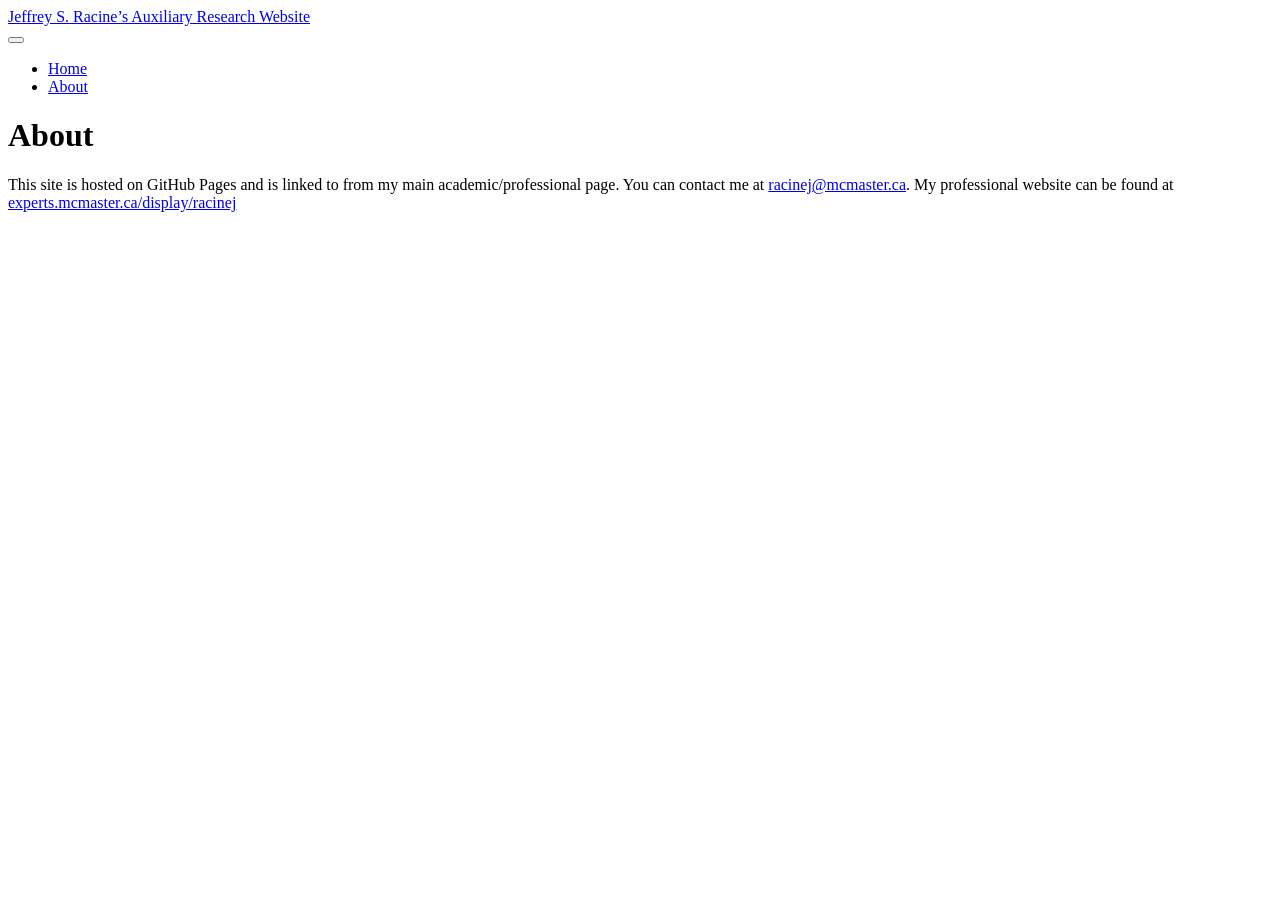
==== docs/about.html @ 37489fac "About to push to GitHub" ====
<!DOCTYPE html>
<html xmlns="http://www.w3.org/1999/xhtml" lang="en" xml:lang="en"><head>

<meta charset="utf-8">
<meta name="generator" content="quarto-1.3.450">

<meta name="viewport" content="width=device-width, initial-scale=1.0, user-scalable=yes">


<title>Jeffrey S. Racine’s Auxiliary Research Website - About</title>
<style>
code{white-space: pre-wrap;}
span.smallcaps{font-variant: small-caps;}
div.columns{display: flex; gap: min(4vw, 1.5em);}
div.column{flex: auto; overflow-x: auto;}
div.hanging-indent{margin-left: 1.5em; text-indent: -1.5em;}
ul.task-list{list-style: none;}
ul.task-list li input[type="checkbox"] {
  width: 0.8em;
  margin: 0 0.8em 0.2em -1em; /* quarto-specific, see https://github.com/quarto-dev/quarto-cli/issues/4556 */ 
  vertical-align: middle;
}
</style>


<script src="site_libs/quarto-nav/quarto-nav.js"></script>
<script src="site_libs/quarto-nav/headroom.min.js"></script>
<script src="site_libs/clipboard/clipboard.min.js"></script>
<script src="site_libs/quarto-search/autocomplete.umd.js"></script>
<script src="site_libs/quarto-search/fuse.min.js"></script>
<script src="site_libs/quarto-search/quarto-search.js"></script>
<meta name="quarto:offset" content="./">
<script src="site_libs/quarto-html/quarto.js"></script>
<script src="site_libs/quarto-html/popper.min.js"></script>
<script src="site_libs/quarto-html/tippy.umd.min.js"></script>
<script src="site_libs/quarto-html/anchor.min.js"></script>
<link href="site_libs/quarto-html/tippy.css" rel="stylesheet">
<link href="site_libs/quarto-html/quarto-syntax-highlighting.css" rel="stylesheet" id="quarto-text-highlighting-styles">
<script src="site_libs/bootstrap/bootstrap.min.js"></script>
<link href="site_libs/bootstrap/bootstrap-icons.css" rel="stylesheet">
<link href="site_libs/bootstrap/bootstrap.min.css" rel="stylesheet" id="quarto-bootstrap" data-mode="light">
<script id="quarto-search-options" type="application/json">{
  "location": "navbar",
  "copy-button": false,
  "collapse-after": 3,
  "panel-placement": "end",
  "type": "overlay",
  "limit": 20,
  "language": {
    "search-no-results-text": "No results",
    "search-matching-documents-text": "matching documents",
    "search-copy-link-title": "Copy link to search",
    "search-hide-matches-text": "Hide additional matches",
    "search-more-match-text": "more match in this document",
    "search-more-matches-text": "more matches in this document",
    "search-clear-button-title": "Clear",
    "search-detached-cancel-button-title": "Cancel",
    "search-submit-button-title": "Submit",
    "search-label": "Search"
  }
}</script>


<link rel="stylesheet" href="styles.css">
</head>

<body class="nav-fixed">

<div id="quarto-search-results"></div>
  <header id="quarto-header" class="headroom fixed-top">
    <nav class="navbar navbar-expand-lg navbar-dark ">
      <div class="navbar-container container-fluid">
      <div class="navbar-brand-container">
    <a class="navbar-brand" href="./index.html">
    <span class="navbar-title">Jeffrey S. Racine’s Auxiliary Research Website</span>
    </a>
  </div>
            <div id="quarto-search" class="" title="Search"></div>
          <button class="navbar-toggler" type="button" data-bs-toggle="collapse" data-bs-target="#navbarCollapse" aria-controls="navbarCollapse" aria-expanded="false" aria-label="Toggle navigation" onclick="if (window.quartoToggleHeadroom) { window.quartoToggleHeadroom(); }">
  <span class="navbar-toggler-icon"></span>
</button>
          <div class="collapse navbar-collapse" id="navbarCollapse">
            <ul class="navbar-nav navbar-nav-scroll me-auto">
  <li class="nav-item">
    <a class="nav-link" href="./index.html" rel="" target="">
 <span class="menu-text">Home</span></a>
  </li>  
  <li class="nav-item">
    <a class="nav-link active" href="./about.html" rel="" target="" aria-current="page">
 <span class="menu-text">About</span></a>
  </li>  
</ul>
            <div class="quarto-navbar-tools ms-auto">
</div>
          </div> <!-- /navcollapse -->
      </div> <!-- /container-fluid -->
    </nav>
</header>
<!-- content -->
<div id="quarto-content" class="quarto-container page-columns page-rows-contents page-layout-article page-navbar">
<!-- sidebar -->
<!-- margin-sidebar -->
    <div id="quarto-margin-sidebar" class="sidebar margin-sidebar">
        
    </div>
<!-- main -->
<main class="content" id="quarto-document-content">

<header id="title-block-header" class="quarto-title-block default">
<div class="quarto-title">
<h1 class="title">About</h1>
</div>



<div class="quarto-title-meta">

    
  
    
  </div>
  

</header>

<p>This site is hosted on GitHub Pages and is linked to from my main academic/professional page. You can contact me at <a href="mailto:racinej@mcmaster.ca">racinej@mcmaster.ca</a>. My professional website can be found at <a href="https://experts.mcmaster.ca/display/racinej">experts.mcmaster.ca/display/racinej</a></p>



</main> <!-- /main -->
<script id="quarto-html-after-body" type="application/javascript">
window.document.addEventListener("DOMContentLoaded", function (event) {
  const toggleBodyColorMode = (bsSheetEl) => {
    const mode = bsSheetEl.getAttribute("data-mode");
    const bodyEl = window.document.querySelector("body");
    if (mode === "dark") {
      bodyEl.classList.add("quarto-dark");
      bodyEl.classList.remove("quarto-light");
    } else {
      bodyEl.classList.add("quarto-light");
      bodyEl.classList.remove("quarto-dark");
    }
  }
  const toggleBodyColorPrimary = () => {
    const bsSheetEl = window.document.querySelector("link#quarto-bootstrap");
    if (bsSheetEl) {
      toggleBodyColorMode(bsSheetEl);
    }
  }
  toggleBodyColorPrimary();  
  const icon = "";
  const anchorJS = new window.AnchorJS();
  anchorJS.options = {
    placement: 'right',
    icon: icon
  };
  anchorJS.add('.anchored');
  const isCodeAnnotation = (el) => {
    for (const clz of el.classList) {
      if (clz.startsWith('code-annotation-')) {                     
        return true;
      }
    }
    return false;
  }
  const clipboard = new window.ClipboardJS('.code-copy-button', {
    text: function(trigger) {
      const codeEl = trigger.previousElementSibling.cloneNode(true);
      for (const childEl of codeEl.children) {
        if (isCodeAnnotation(childEl)) {
          childEl.remove();
        }
      }
      return codeEl.innerText;
    }
  });
  clipboard.on('success', function(e) {
    // button target
    const button = e.trigger;
    // don't keep focus
    button.blur();
    // flash "checked"
    button.classList.add('code-copy-button-checked');
    var currentTitle = button.getAttribute("title");
    button.setAttribute("title", "Copied!");
    let tooltip;
    if (window.bootstrap) {
      button.setAttribute("data-bs-toggle", "tooltip");
      button.setAttribute("data-bs-placement", "left");
      button.setAttribute("data-bs-title", "Copied!");
      tooltip = new bootstrap.Tooltip(button, 
        { trigger: "manual", 
          customClass: "code-copy-button-tooltip",
          offset: [0, -8]});
      tooltip.show();    
    }
    setTimeout(function() {
      if (tooltip) {
        tooltip.hide();
        button.removeAttribute("data-bs-title");
        button.removeAttribute("data-bs-toggle");
        button.removeAttribute("data-bs-placement");
      }
      button.setAttribute("title", currentTitle);
      button.classList.remove('code-copy-button-checked');
    }, 1000);
    // clear code selection
    e.clearSelection();
  });
  function tippyHover(el, contentFn) {
    const config = {
      allowHTML: true,
      content: contentFn,
      maxWidth: 500,
      delay: 100,
      arrow: false,
      appendTo: function(el) {
          return el.parentElement;
      },
      interactive: true,
      interactiveBorder: 10,
      theme: 'quarto',
      placement: 'bottom-start'
    };
    window.tippy(el, config); 
  }
  const noterefs = window.document.querySelectorAll('a[role="doc-noteref"]');
  for (var i=0; i<noterefs.length; i++) {
    const ref = noterefs[i];
    tippyHover(ref, function() {
      // use id or data attribute instead here
      let href = ref.getAttribute('data-footnote-href') || ref.getAttribute('href');
      try { href = new URL(href).hash; } catch {}
      const id = href.replace(/^#\/?/, "");
      const note = window.document.getElementById(id);
      return note.innerHTML;
    });
  }
      let selectedAnnoteEl;
      const selectorForAnnotation = ( cell, annotation) => {
        let cellAttr = 'data-code-cell="' + cell + '"';
        let lineAttr = 'data-code-annotation="' +  annotation + '"';
        const selector = 'span[' + cellAttr + '][' + lineAttr + ']';
        return selector;
      }
      const selectCodeLines = (annoteEl) => {
        const doc = window.document;
        const targetCell = annoteEl.getAttribute("data-target-cell");
        const targetAnnotation = annoteEl.getAttribute("data-target-annotation");
        const annoteSpan = window.document.querySelector(selectorForAnnotation(targetCell, targetAnnotation));
        const lines = annoteSpan.getAttribute("data-code-lines").split(",");
        const lineIds = lines.map((line) => {
          return targetCell + "-" + line;
        })
        let top = null;
        let height = null;
        let parent = null;
        if (lineIds.length > 0) {
            //compute the position of the single el (top and bottom and make a div)
            const el = window.document.getElementById(lineIds[0]);
            top = el.offsetTop;
            height = el.offsetHeight;
            parent = el.parentElement.parentElement;
          if (lineIds.length > 1) {
            const lastEl = window.document.getElementById(lineIds[lineIds.length - 1]);
            const bottom = lastEl.offsetTop + lastEl.offsetHeight;
            height = bottom - top;
          }
          if (top !== null && height !== null && parent !== null) {
            // cook up a div (if necessary) and position it 
            let div = window.document.getElementById("code-annotation-line-highlight");
            if (div === null) {
              div = window.document.createElement("div");
              div.setAttribute("id", "code-annotation-line-highlight");
              div.style.position = 'absolute';
              parent.appendChild(div);
            }
            div.style.top = top - 2 + "px";
            div.style.height = height + 4 + "px";
            let gutterDiv = window.document.getElementById("code-annotation-line-highlight-gutter");
            if (gutterDiv === null) {
              gutterDiv = window.document.createElement("div");
              gutterDiv.setAttribute("id", "code-annotation-line-highlight-gutter");
              gutterDiv.style.position = 'absolute';
              const codeCell = window.document.getElementById(targetCell);
              const gutter = codeCell.querySelector('.code-annotation-gutter');
              gutter.appendChild(gutterDiv);
            }
            gutterDiv.style.top = top - 2 + "px";
            gutterDiv.style.height = height + 4 + "px";
          }
          selectedAnnoteEl = annoteEl;
        }
      };
      const unselectCodeLines = () => {
        const elementsIds = ["code-annotation-line-highlight", "code-annotation-line-highlight-gutter"];
        elementsIds.forEach((elId) => {
          const div = window.document.getElementById(elId);
          if (div) {
            div.remove();
          }
        });
        selectedAnnoteEl = undefined;
      };
      // Attach click handler to the DT
      const annoteDls = window.document.querySelectorAll('dt[data-target-cell]');
      for (const annoteDlNode of annoteDls) {
        annoteDlNode.addEventListener('click', (event) => {
          const clickedEl = event.target;
          if (clickedEl !== selectedAnnoteEl) {
            unselectCodeLines();
            const activeEl = window.document.querySelector('dt[data-target-cell].code-annotation-active');
            if (activeEl) {
              activeEl.classList.remove('code-annotation-active');
            }
            selectCodeLines(clickedEl);
            clickedEl.classList.add('code-annotation-active');
          } else {
            // Unselect the line
            unselectCodeLines();
            clickedEl.classList.remove('code-annotation-active');
          }
        });
      }
  const findCites = (el) => {
    const parentEl = el.parentElement;
    if (parentEl) {
      const cites = parentEl.dataset.cites;
      if (cites) {
        return {
          el,
          cites: cites.split(' ')
        };
      } else {
        return findCites(el.parentElement)
      }
    } else {
      return undefined;
    }
  };
  var bibliorefs = window.document.querySelectorAll('a[role="doc-biblioref"]');
  for (var i=0; i<bibliorefs.length; i++) {
    const ref = bibliorefs[i];
    const citeInfo = findCites(ref);
    if (citeInfo) {
      tippyHover(citeInfo.el, function() {
        var popup = window.document.createElement('div');
        citeInfo.cites.forEach(function(cite) {
          var citeDiv = window.document.createElement('div');
          citeDiv.classList.add('hanging-indent');
          citeDiv.classList.add('csl-entry');
          var biblioDiv = window.document.getElementById('ref-' + cite);
          if (biblioDiv) {
            citeDiv.innerHTML = biblioDiv.innerHTML;
          }
          popup.appendChild(citeDiv);
        });
        return popup.innerHTML;
      });
    }
  }
});
</script>
</div> <!-- /content -->



</body></html>
---- docs/site_libs/quarto-html/tippy.css ----
.tippy-box[data-animation=fade][data-state=hidden]{opacity:0}[data-tippy-root]{max-width:calc(100vw - 10px)}.tippy-box{position:relative;background-color:#333;color:#fff;border-radius:4px;font-size:14px;line-height:1.4;white-space:normal;outline:0;transition-property:transform,visibility,opacity}.tippy-box[data-placement^=top]>.tippy-arrow{bottom:0}.tippy-box[data-placement^=top]>.tippy-arrow:before{bottom:-7px;left:0;border-width:8px 8px 0;border-top-color:initial;transform-origin:center top}.tippy-box[data-placement^=bottom]>.tippy-arrow{top:0}.tippy-box[data-placement^=bottom]>.tippy-arrow:before{top:-7px;left:0;border-width:0 8px 8px;border-bottom-color:initial;transform-origin:center bottom}.tippy-box[data-placement^=left]>.tippy-arrow{right:0}.tippy-box[data-placement^=left]>.tippy-arrow:before{border-width:8px 0 8px 8px;border-left-color:initial;right:-7px;transform-origin:center left}.tippy-box[data-placement^=right]>.tippy-arrow{left:0}.tippy-box[data-placement^=right]>.tippy-arrow:before{left:-7px;border-width:8px 8px 8px 0;border-right-color:initial;transform-origin:center right}.tippy-box[data-inertia][data-state=visible]{transition-timing-function:cubic-bezier(.54,1.5,.38,1.11)}.tippy-arrow{width:16px;height:16px;color:#333}.tippy-arrow:before{content:"";position:absolute;border-color:transparent;border-style:solid}.tippy-content{position:relative;padding:5px 9px;z-index:1}
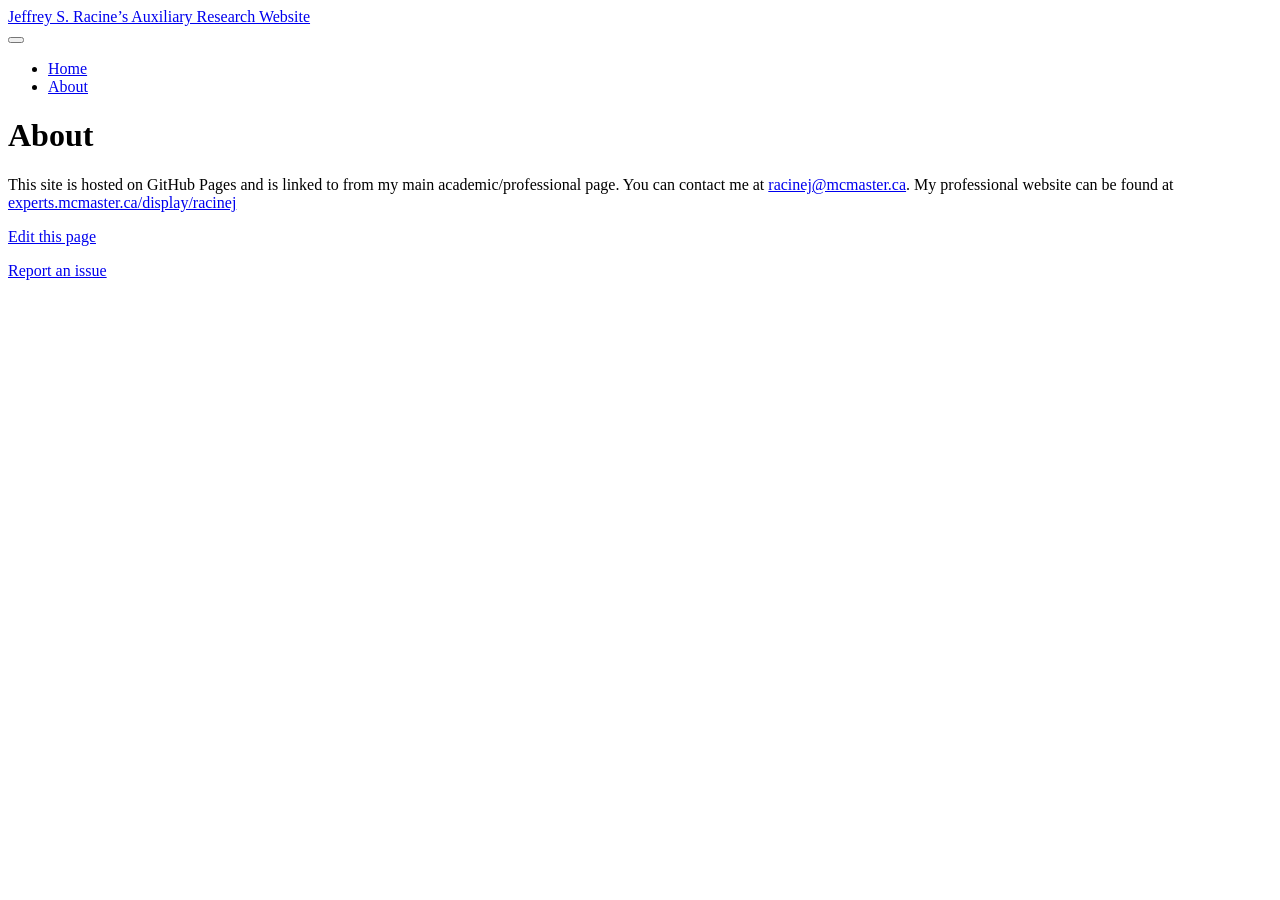
==== commit 1d6437ad: "Added bibtex reference list (partial)" ====
--- a/docs/about.html
+++ b/docs/about.html
@@ -365,4 +365,4 @@
 
 
 
-</body></html>+<footer class="footer"><div class="nav-footer"><div class="nav-footer-center"><div class="toc-actions"><div><i class="bi bi-github"></i></div><div class="action-links"><p><a href="https://github.com/JeffreyRacine/research/edit/main/about.qmd" class="toc-action">Edit this page</a></p><p><a href="https://github.com/JeffreyRacine/research/issues/new" class="toc-action">Report an issue</a></p></div></div></div></div></footer></body></html>
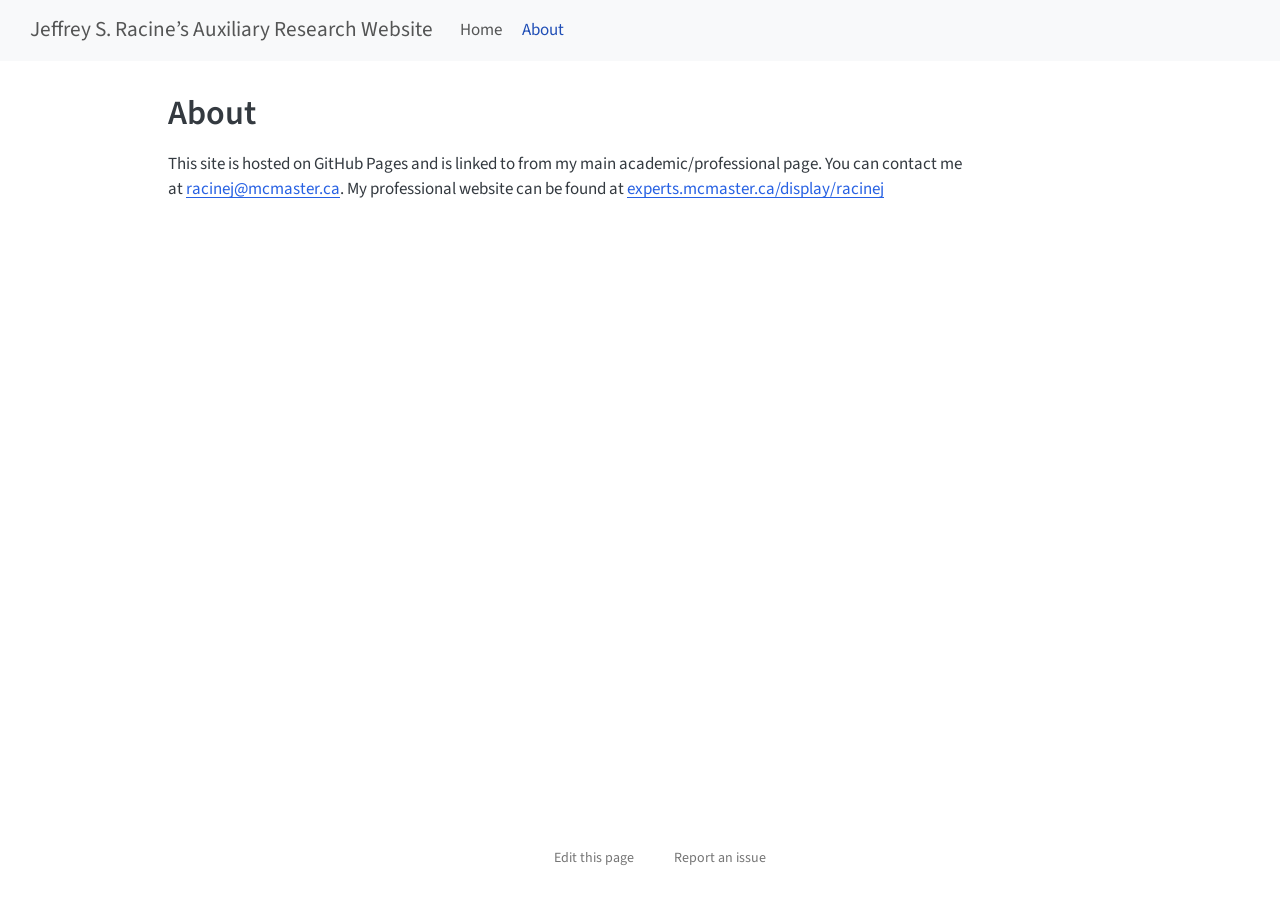
==== commit b6aed9eb: "Orphaned files on socialsciences being migrated" ====
--- a/docs/about.html
+++ b/docs/about.html
@@ -2,7 +2,7 @@
 <html xmlns="http://www.w3.org/1999/xhtml" lang="en" xml:lang="en"><head>
 
 <meta charset="utf-8">
-<meta name="generator" content="quarto-1.3.450">
+<meta name="generator" content="quarto-1.4.555">
 
 <meta name="viewport" content="width=device-width, initial-scale=1.0, user-scalable=yes">
 
@@ -45,7 +45,13 @@
   "collapse-after": 3,
   "panel-placement": "end",
   "type": "overlay",
-  "limit": 20,
+  "limit": 50,
+  "keyboard-shortcut": [
+    "f",
+    "/",
+    "s"
+  ],
+  "show-item-context": false,
   "language": {
     "search-no-results-text": "No results",
     "search-matching-documents-text": "matching documents",
@@ -54,6 +60,7 @@
     "search-more-match-text": "more match in this document",
     "search-more-matches-text": "more matches in this document",
     "search-clear-button-title": "Clear",
+    "search-text-placeholder": "",
     "search-detached-cancel-button-title": "Cancel",
     "search-submit-button-title": "Submit",
     "search-label": "Search"
@@ -68,9 +75,9 @@
 
 <div id="quarto-search-results"></div>
   <header id="quarto-header" class="headroom fixed-top">
-    <nav class="navbar navbar-expand-lg navbar-dark ">
+    <nav class="navbar navbar-expand-lg " data-bs-theme="dark">
       <div class="navbar-container container-fluid">
-      <div class="navbar-brand-container">
+      <div class="navbar-brand-container mx-auto">
     <a class="navbar-brand" href="./index.html">
     <span class="navbar-title">Jeffrey S. Racine’s Auxiliary Research Website</span>
     </a>
@@ -82,17 +89,17 @@
           <div class="collapse navbar-collapse" id="navbarCollapse">
             <ul class="navbar-nav navbar-nav-scroll me-auto">
   <li class="nav-item">
-    <a class="nav-link" href="./index.html" rel="" target="">
- <span class="menu-text">Home</span></a>
+    <a class="nav-link" href="./index.html"> 
+<span class="menu-text">Home</span></a>
   </li>  
   <li class="nav-item">
-    <a class="nav-link active" href="./about.html" rel="" target="" aria-current="page">
- <span class="menu-text">About</span></a>
+    <a class="nav-link active" href="./about.html" aria-current="page"> 
+<span class="menu-text">About</span></a>
   </li>  
 </ul>
-            <div class="quarto-navbar-tools ms-auto">
+          </div> <!-- /navcollapse -->
+          <div class="quarto-navbar-tools">
 </div>
-          </div> <!-- /navcollapse -->
       </div> <!-- /container-fluid -->
     </nav>
 </header>
@@ -121,7 +128,9 @@
   </div>
   
 
+
 </header>
+
 
 <p>This site is hosted on GitHub Pages and is linked to from my main academic/professional page. You can contact me at <a href="mailto:racinej@mcmaster.ca">racinej@mcmaster.ca</a>. My professional website can be found at <a href="https://experts.mcmaster.ca/display/racinej">experts.mcmaster.ca/display/racinej</a></p>
 
@@ -207,10 +216,27 @@
     // clear code selection
     e.clearSelection();
   });
-  function tippyHover(el, contentFn) {
+    var localhostRegex = new RegExp(/^(?:http|https):\/\/localhost\:?[0-9]*\//);
+    var mailtoRegex = new RegExp(/^mailto:/);
+      var filterRegex = new RegExp('/' + window.location.host + '/');
+    var isInternal = (href) => {
+        return filterRegex.test(href) || localhostRegex.test(href) || mailtoRegex.test(href);
+    }
+    // Inspect non-navigation links and adorn them if external
+ 	var links = window.document.querySelectorAll('a[href]:not(.nav-link):not(.navbar-brand):not(.toc-action):not(.sidebar-link):not(.sidebar-item-toggle):not(.pagination-link):not(.no-external):not([aria-hidden]):not(.dropdown-item):not(.quarto-navigation-tool)');
+    for (var i=0; i<links.length; i++) {
+      const link = links[i];
+      if (!isInternal(link.href)) {
+        // undo the damage that might have been done by quarto-nav.js in the case of
+        // links that we want to consider external
+        if (link.dataset.originalHref !== undefined) {
+          link.href = link.dataset.originalHref;
+        }
+      }
+    }
+  function tippyHover(el, contentFn, onTriggerFn, onUntriggerFn) {
     const config = {
       allowHTML: true,
-      content: contentFn,
       maxWidth: 500,
       delay: 100,
       arrow: false,
@@ -220,8 +246,17 @@
       interactive: true,
       interactiveBorder: 10,
       theme: 'quarto',
-      placement: 'bottom-start'
+      placement: 'bottom-start',
     };
+    if (contentFn) {
+      config.content = contentFn;
+    }
+    if (onTriggerFn) {
+      config.onTrigger = onTriggerFn;
+    }
+    if (onUntriggerFn) {
+      config.onUntrigger = onUntriggerFn;
+    }
     window.tippy(el, config); 
   }
   const noterefs = window.document.querySelectorAll('a[role="doc-noteref"]');
@@ -233,7 +268,130 @@
       try { href = new URL(href).hash; } catch {}
       const id = href.replace(/^#\/?/, "");
       const note = window.document.getElementById(id);
-      return note.innerHTML;
+      if (note) {
+        return note.innerHTML;
+      } else {
+        return "";
+      }
+    });
+  }
+  const xrefs = window.document.querySelectorAll('a.quarto-xref');
+  const processXRef = (id, note) => {
+    // Strip column container classes
+    const stripColumnClz = (el) => {
+      el.classList.remove("page-full", "page-columns");
+      if (el.children) {
+        for (const child of el.children) {
+          stripColumnClz(child);
+        }
+      }
+    }
+    stripColumnClz(note)
+    if (id === null || id.startsWith('sec-')) {
+      // Special case sections, only their first couple elements
+      const container = document.createElement("div");
+      if (note.children && note.children.length > 2) {
+        container.appendChild(note.children[0].cloneNode(true));
+        for (let i = 1; i < note.children.length; i++) {
+          const child = note.children[i];
+          if (child.tagName === "P" && child.innerText === "") {
+            continue;
+          } else {
+            container.appendChild(child.cloneNode(true));
+            break;
+          }
+        }
+        if (window.Quarto?.typesetMath) {
+          window.Quarto.typesetMath(container);
+        }
+        return container.innerHTML
+      } else {
+        if (window.Quarto?.typesetMath) {
+          window.Quarto.typesetMath(note);
+        }
+        return note.innerHTML;
+      }
+    } else {
+      // Remove any anchor links if they are present
+      const anchorLink = note.querySelector('a.anchorjs-link');
+      if (anchorLink) {
+        anchorLink.remove();
+      }
+      if (window.Quarto?.typesetMath) {
+        window.Quarto.typesetMath(note);
+      }
+      // TODO in 1.5, we should make sure this works without a callout special case
+      if (note.classList.contains("callout")) {
+        return note.outerHTML;
+      } else {
+        return note.innerHTML;
+      }
+    }
+  }
+  for (var i=0; i<xrefs.length; i++) {
+    const xref = xrefs[i];
+    tippyHover(xref, undefined, function(instance) {
+      instance.disable();
+      let url = xref.getAttribute('href');
+      let hash = undefined; 
+      if (url.startsWith('#')) {
+        hash = url;
+      } else {
+        try { hash = new URL(url).hash; } catch {}
+      }
+      if (hash) {
+        const id = hash.replace(/^#\/?/, "");
+        const note = window.document.getElementById(id);
+        if (note !== null) {
+          try {
+            const html = processXRef(id, note.cloneNode(true));
+            instance.setContent(html);
+          } finally {
+            instance.enable();
+            instance.show();
+          }
+        } else {
+          // See if we can fetch this
+          fetch(url.split('#')[0])
+          .then(res => res.text())
+          .then(html => {
+            const parser = new DOMParser();
+            const htmlDoc = parser.parseFromString(html, "text/html");
+            const note = htmlDoc.getElementById(id);
+            if (note !== null) {
+              const html = processXRef(id, note);
+              instance.setContent(html);
+            } 
+          }).finally(() => {
+            instance.enable();
+            instance.show();
+          });
+        }
+      } else {
+        // See if we can fetch a full url (with no hash to target)
+        // This is a special case and we should probably do some content thinning / targeting
+        fetch(url)
+        .then(res => res.text())
+        .then(html => {
+          const parser = new DOMParser();
+          const htmlDoc = parser.parseFromString(html, "text/html");
+          const note = htmlDoc.querySelector('main.content');
+          if (note !== null) {
+            // This should only happen for chapter cross references
+            // (since there is no id in the URL)
+            // remove the first header
+            if (note.children.length > 0 && note.children[0].tagName === "HEADER") {
+              note.children[0].remove();
+            }
+            const html = processXRef(null, note);
+            instance.setContent(html);
+          } 
+        }).finally(() => {
+          instance.enable();
+          instance.show();
+        });
+      }
+    }, function(instance) {
     });
   }
       let selectedAnnoteEl;
@@ -277,6 +435,7 @@
             }
             div.style.top = top - 2 + "px";
             div.style.height = height + 4 + "px";
+            div.style.left = 0;
             let gutterDiv = window.document.getElementById("code-annotation-line-highlight-gutter");
             if (gutterDiv === null) {
               gutterDiv = window.document.createElement("div");
@@ -302,6 +461,32 @@
         });
         selectedAnnoteEl = undefined;
       };
+        // Handle positioning of the toggle
+    window.addEventListener(
+      "resize",
+      throttle(() => {
+        elRect = undefined;
+        if (selectedAnnoteEl) {
+          selectCodeLines(selectedAnnoteEl);
+        }
+      }, 10)
+    );
+    function throttle(fn, ms) {
+    let throttle = false;
+    let timer;
+      return (...args) => {
+        if(!throttle) { // first call gets through
+            fn.apply(this, args);
+            throttle = true;
+        } else { // all the others get throttled
+            if(timer) clearTimeout(timer); // cancel #2
+            timer = setTimeout(() => {
+              fn.apply(this, args);
+              timer = throttle = false;
+            }, ms);
+        }
+      };
+    }
       // Attach click handler to the DT
       const annoteDls = window.document.querySelectorAll('dt[data-target-cell]');
       for (const annoteDlNode of annoteDls) {
@@ -365,4 +550,5 @@
 
 
 
-<footer class="footer"><div class="nav-footer"><div class="nav-footer-center"><div class="toc-actions"><div><i class="bi bi-github"></i></div><div class="action-links"><p><a href="https://github.com/JeffreyRacine/research/edit/main/about.qmd" class="toc-action">Edit this page</a></p><p><a href="https://github.com/JeffreyRacine/research/issues/new" class="toc-action">Report an issue</a></p></div></div></div></div></footer></body></html>+
+<footer class="footer"><div class="nav-footer"><div class="nav-footer-center"><div class="toc-actions"><ul><li><a href="https://github.com/JeffreyRacine/research/edit/main/about.qmd" class="toc-action"><i class="bi bi-github"></i>Edit this page</a></li><li><a href="https://github.com/JeffreyRacine/research/issues/new" class="toc-action"><i class="bi empty"></i>Report an issue</a></li></ul></div></div></div></footer></body></html>
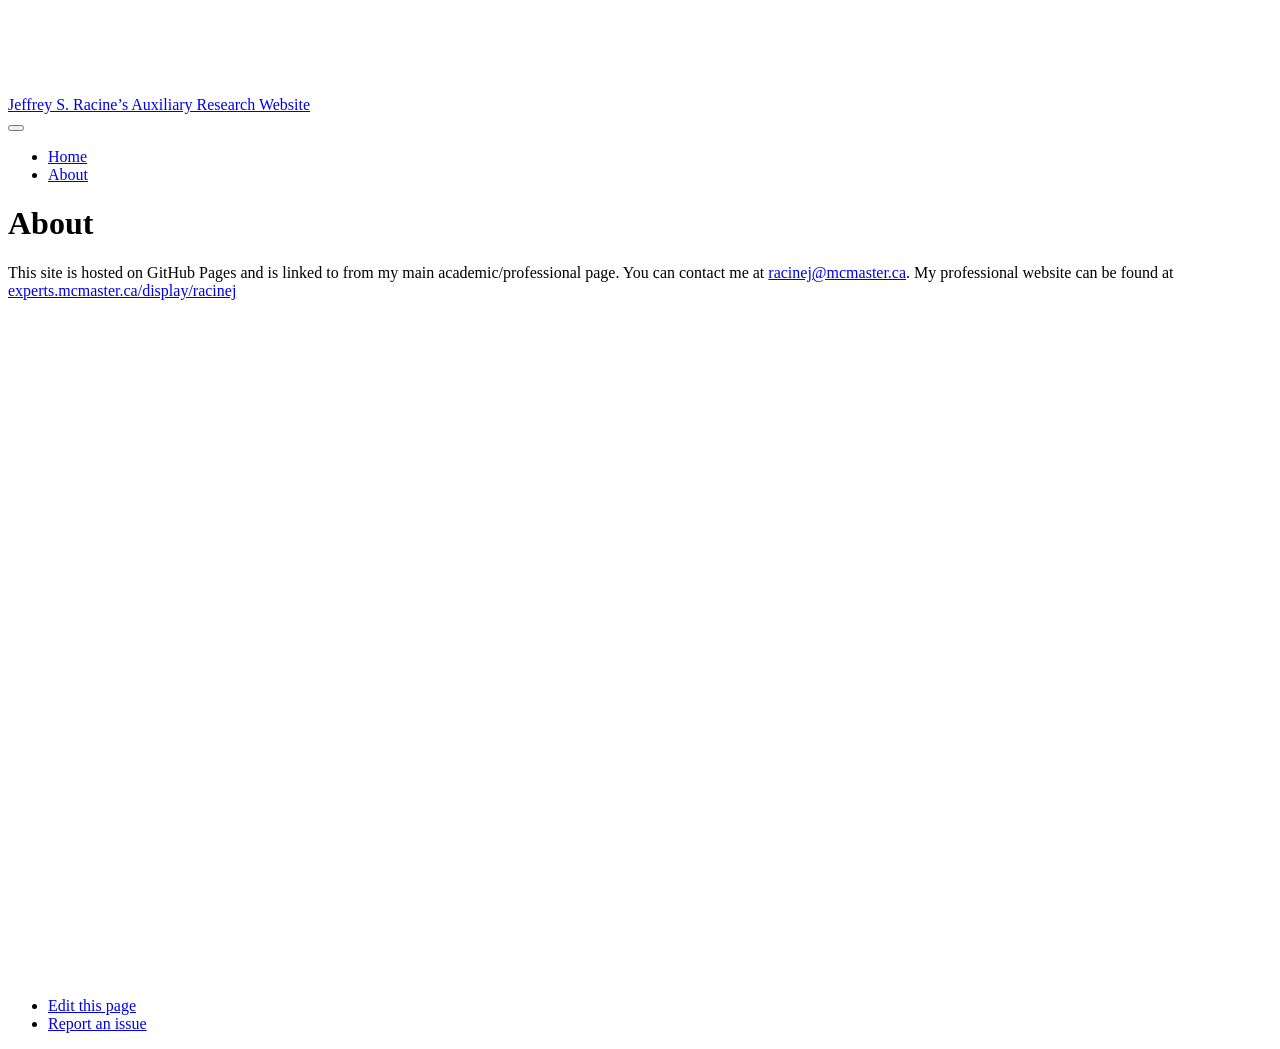
==== commit f1e840fc: "Updated np package version in anticipation of forthcoming release" ====
--- a/docs/about.html
+++ b/docs/about.html
@@ -2,12 +2,12 @@
 <html xmlns="http://www.w3.org/1999/xhtml" lang="en" xml:lang="en"><head>
 
 <meta charset="utf-8">
-<meta name="generator" content="quarto-1.4.555">
+<meta name="generator" content="quarto-1.5.57">
 
 <meta name="viewport" content="width=device-width, initial-scale=1.0, user-scalable=yes">
 
 
-<title>Jeffrey S. Racine’s Auxiliary Research Website - About</title>
+<title>About – Jeffrey S. Racine’s Auxiliary Research Website</title>
 <style>
 code{white-space: pre-wrap;}
 span.smallcaps{font-variant: small-caps;}
@@ -83,7 +83,7 @@
     </a>
   </div>
             <div id="quarto-search" class="" title="Search"></div>
-          <button class="navbar-toggler" type="button" data-bs-toggle="collapse" data-bs-target="#navbarCollapse" aria-controls="navbarCollapse" aria-expanded="false" aria-label="Toggle navigation" onclick="if (window.quartoToggleHeadroom) { window.quartoToggleHeadroom(); }">
+          <button class="navbar-toggler" type="button" data-bs-toggle="collapse" data-bs-target="#navbarCollapse" aria-controls="navbarCollapse" role="menu" aria-expanded="false" aria-label="Toggle navigation" onclick="if (window.quartoToggleHeadroom) { window.quartoToggleHeadroom(); }">
   <span class="navbar-toggler-icon"></span>
 </button>
           <div class="collapse navbar-collapse" id="navbarCollapse">
@@ -98,7 +98,7 @@
   </li>  
 </ul>
           </div> <!-- /navcollapse -->
-          <div class="quarto-navbar-tools">
+            <div class="quarto-navbar-tools">
 </div>
       </div> <!-- /container-fluid -->
     </nav>
@@ -107,7 +107,7 @@
 <div id="quarto-content" class="quarto-container page-columns page-rows-contents page-layout-article page-navbar">
 <!-- sidebar -->
 <!-- margin-sidebar -->
-    <div id="quarto-margin-sidebar" class="sidebar margin-sidebar">
+    <div id="quarto-margin-sidebar" class="sidebar margin-sidebar zindex-bottom">
         
     </div>
 <!-- main -->
@@ -172,18 +172,7 @@
     }
     return false;
   }
-  const clipboard = new window.ClipboardJS('.code-copy-button', {
-    text: function(trigger) {
-      const codeEl = trigger.previousElementSibling.cloneNode(true);
-      for (const childEl of codeEl.children) {
-        if (isCodeAnnotation(childEl)) {
-          childEl.remove();
-        }
-      }
-      return codeEl.innerText;
-    }
-  });
-  clipboard.on('success', function(e) {
+  const onCopySuccess = function(e) {
     // button target
     const button = e.trigger;
     // don't keep focus
@@ -215,7 +204,29 @@
     }, 1000);
     // clear code selection
     e.clearSelection();
+  }
+  const getTextToCopy = function(trigger) {
+      const codeEl = trigger.previousElementSibling.cloneNode(true);
+      for (const childEl of codeEl.children) {
+        if (isCodeAnnotation(childEl)) {
+          childEl.remove();
+        }
+      }
+      return codeEl.innerText;
+  }
+  const clipboard = new window.ClipboardJS('.code-copy-button:not([data-in-quarto-modal])', {
+    text: getTextToCopy
   });
+  clipboard.on('success', onCopySuccess);
+  if (window.document.getElementById('quarto-embedded-source-code-modal')) {
+    // For code content inside modals, clipBoardJS needs to be initialized with a container option
+    // TODO: Check when it could be a function (https://github.com/zenorocha/clipboard.js/issues/860)
+    const clipboardModal = new window.ClipboardJS('.code-copy-button[data-in-quarto-modal]', {
+      text: getTextToCopy,
+      container: window.document.getElementById('quarto-embedded-source-code-modal')
+    });
+    clipboardModal.on('success', onCopySuccess);
+  }
     var localhostRegex = new RegExp(/^(?:http|https):\/\/localhost\:?[0-9]*\//);
     var mailtoRegex = new RegExp(/^mailto:/);
       var filterRegex = new RegExp('/' + window.location.host + '/');
@@ -223,7 +234,7 @@
         return filterRegex.test(href) || localhostRegex.test(href) || mailtoRegex.test(href);
     }
     // Inspect non-navigation links and adorn them if external
- 	var links = window.document.querySelectorAll('a[href]:not(.nav-link):not(.navbar-brand):not(.toc-action):not(.sidebar-link):not(.sidebar-item-toggle):not(.pagination-link):not(.no-external):not([aria-hidden]):not(.dropdown-item):not(.quarto-navigation-tool)');
+ 	var links = window.document.querySelectorAll('a[href]:not(.nav-link):not(.navbar-brand):not(.toc-action):not(.sidebar-link):not(.sidebar-item-toggle):not(.pagination-link):not(.no-external):not([aria-hidden]):not(.dropdown-item):not(.quarto-navigation-tool):not(.about-link)');
     for (var i=0; i<links.length; i++) {
       const link = links[i];
       if (!isInternal(link.href)) {
--- a/docs/site_libs/quarto-html/quarto-syntax-highlighting.css
+++ b/docs/site_libs/quarto-html/quarto-syntax-highlighting.css
@@ -0,0 +1,205 @@
+/* quarto syntax highlight colors */
+:root {
+  --quarto-hl-ot-color: #003B4F;
+  --quarto-hl-at-color: #657422;
+  --quarto-hl-ss-color: #20794D;
+  --quarto-hl-an-color: #5E5E5E;
+  --quarto-hl-fu-color: #4758AB;
+  --quarto-hl-st-color: #20794D;
+  --quarto-hl-cf-color: #003B4F;
+  --quarto-hl-op-color: #5E5E5E;
+  --quarto-hl-er-color: #AD0000;
+  --quarto-hl-bn-color: #AD0000;
+  --quarto-hl-al-color: #AD0000;
+  --quarto-hl-va-color: #111111;
+  --quarto-hl-bu-color: inherit;
+  --quarto-hl-ex-color: inherit;
+  --quarto-hl-pp-color: #AD0000;
+  --quarto-hl-in-color: #5E5E5E;
+  --quarto-hl-vs-color: #20794D;
+  --quarto-hl-wa-color: #5E5E5E;
+  --quarto-hl-do-color: #5E5E5E;
+  --quarto-hl-im-color: #00769E;
+  --quarto-hl-ch-color: #20794D;
+  --quarto-hl-dt-color: #AD0000;
+  --quarto-hl-fl-color: #AD0000;
+  --quarto-hl-co-color: #5E5E5E;
+  --quarto-hl-cv-color: #5E5E5E;
+  --quarto-hl-cn-color: #8f5902;
+  --quarto-hl-sc-color: #5E5E5E;
+  --quarto-hl-dv-color: #AD0000;
+  --quarto-hl-kw-color: #003B4F;
+}
+
+/* other quarto variables */
+:root {
+  --quarto-font-monospace: SFMono-Regular, Menlo, Monaco, Consolas, "Liberation Mono", "Courier New", monospace;
+}
+
+pre > code.sourceCode > span {
+  color: #003B4F;
+}
+
+code span {
+  color: #003B4F;
+}
+
+code.sourceCode > span {
+  color: #003B4F;
+}
+
+div.sourceCode,
+div.sourceCode pre.sourceCode {
+  color: #003B4F;
+}
+
+code span.ot {
+  color: #003B4F;
+  font-style: inherit;
+}
+
+code span.at {
+  color: #657422;
+  font-style: inherit;
+}
+
+code span.ss {
+  color: #20794D;
+  font-style: inherit;
+}
+
+code span.an {
+  color: #5E5E5E;
+  font-style: inherit;
+}
+
+code span.fu {
+  color: #4758AB;
+  font-style: inherit;
+}
+
+code span.st {
+  color: #20794D;
+  font-style: inherit;
+}
+
+code span.cf {
+  color: #003B4F;
+  font-weight: bold;
+  font-style: inherit;
+}
+
+code span.op {
+  color: #5E5E5E;
+  font-style: inherit;
+}
+
+code span.er {
+  color: #AD0000;
+  font-style: inherit;
+}
+
+code span.bn {
+  color: #AD0000;
+  font-style: inherit;
+}
+
+code span.al {
+  color: #AD0000;
+  font-style: inherit;
+}
+
+code span.va {
+  color: #111111;
+  font-style: inherit;
+}
+
+code span.bu {
+  font-style: inherit;
+}
+
+code span.ex {
+  font-style: inherit;
+}
+
+code span.pp {
+  color: #AD0000;
+  font-style: inherit;
+}
+
+code span.in {
+  color: #5E5E5E;
+  font-style: inherit;
+}
+
+code span.vs {
+  color: #20794D;
+  font-style: inherit;
+}
+
+code span.wa {
+  color: #5E5E5E;
+  font-style: italic;
+}
+
+code span.do {
+  color: #5E5E5E;
+  font-style: italic;
+}
+
+code span.im {
+  color: #00769E;
+  font-style: inherit;
+}
+
+code span.ch {
+  color: #20794D;
+  font-style: inherit;
+}
+
+code span.dt {
+  color: #AD0000;
+  font-style: inherit;
+}
+
+code span.fl {
+  color: #AD0000;
+  font-style: inherit;
+}
+
+code span.co {
+  color: #5E5E5E;
+  font-style: inherit;
+}
+
+code span.cv {
+  color: #5E5E5E;
+  font-style: italic;
+}
+
+code span.cn {
+  color: #8f5902;
+  font-style: inherit;
+}
+
+code span.sc {
+  color: #5E5E5E;
+  font-style: inherit;
+}
+
+code span.dv {
+  color: #AD0000;
+  font-style: inherit;
+}
+
+code span.kw {
+  color: #003B4F;
+  font-weight: bold;
+  font-style: inherit;
+}
+
+.prevent-inlining {
+  content: "</";
+}
+
+/*# sourceMappingURL=debc5d5d77c3f9108843748ff7464032.css.map */
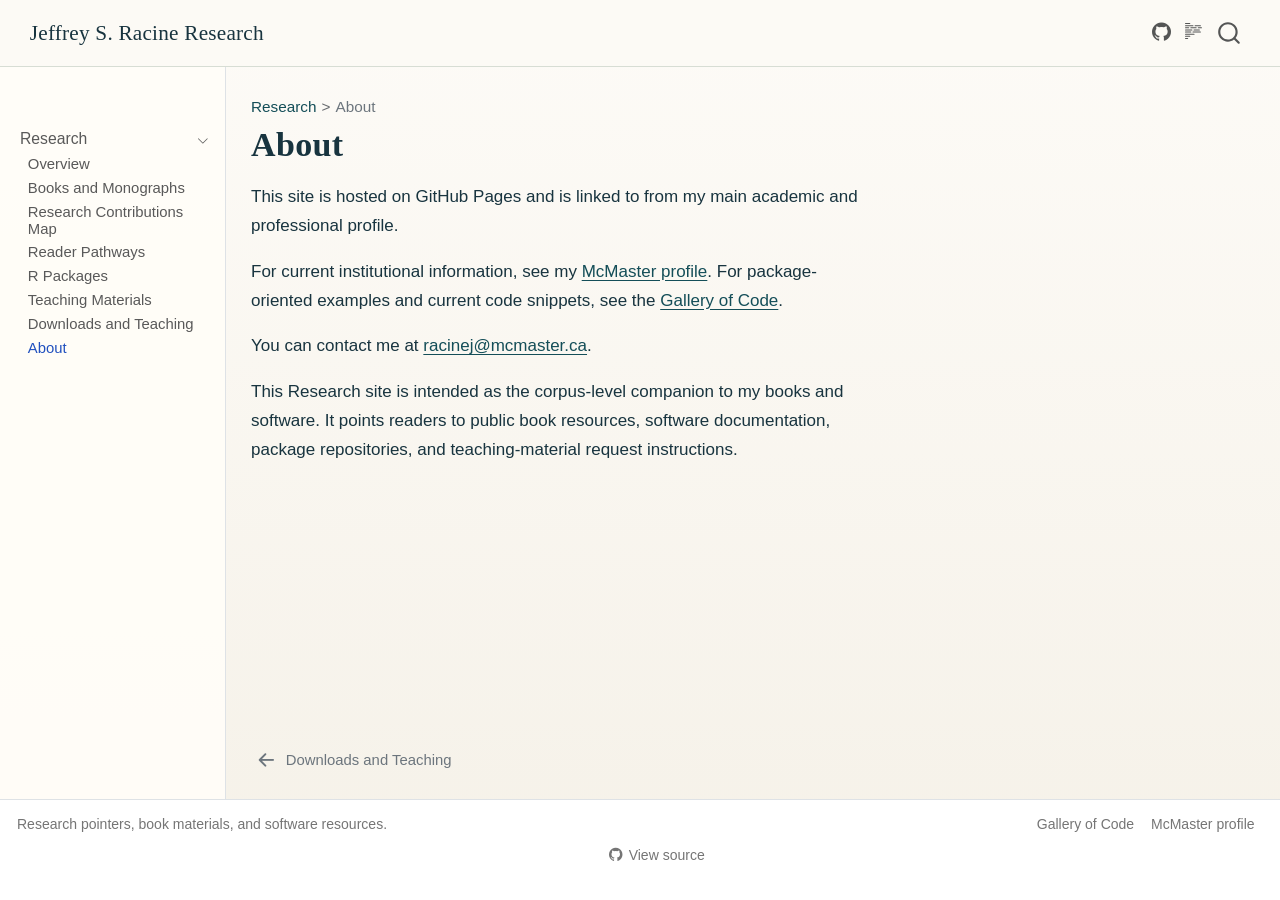
==== commit e2406945: "Rename research contributions map" ====
--- a/docs/about.html
+++ b/docs/about.html
@@ -2,13 +2,16 @@
 <html xmlns="http://www.w3.org/1999/xhtml" lang="en" xml:lang="en"><head>
 
 <meta charset="utf-8">
-<meta name="generator" content="quarto-1.5.57">
+<meta name="generator" content="quarto-1.9.36">
 
 <meta name="viewport" content="width=device-width, initial-scale=1.0, user-scalable=yes">
 
 
-<title>About – Jeffrey S. Racine’s Auxiliary Research Website</title>
+<title>About – Jeffrey S. Racine Research</title>
 <style>
+/* Default styles provided by pandoc.
+** See https://pandoc.org/MANUAL.html#variables-for-html for config info.
+*/
 code{white-space: pre-wrap;}
 span.smallcaps{font-variant: small-caps;}
 div.columns{display: flex; gap: min(4vw, 1.5em);}
@@ -24,21 +27,22 @@
 
 
 <script src="site_libs/quarto-nav/quarto-nav.js"></script>
-<script src="site_libs/quarto-nav/headroom.min.js"></script>
 <script src="site_libs/clipboard/clipboard.min.js"></script>
 <script src="site_libs/quarto-search/autocomplete.umd.js"></script>
 <script src="site_libs/quarto-search/fuse.min.js"></script>
 <script src="site_libs/quarto-search/quarto-search.js"></script>
 <meta name="quarto:offset" content="./">
-<script src="site_libs/quarto-html/quarto.js"></script>
+<link href="./resources.html" rel="prev">
+<script src="site_libs/quarto-html/quarto.js" type="module"></script>
+<script src="site_libs/quarto-html/tabsets/tabsets.js" type="module"></script>
 <script src="site_libs/quarto-html/popper.min.js"></script>
 <script src="site_libs/quarto-html/tippy.umd.min.js"></script>
 <script src="site_libs/quarto-html/anchor.min.js"></script>
 <link href="site_libs/quarto-html/tippy.css" rel="stylesheet">
-<link href="site_libs/quarto-html/quarto-syntax-highlighting.css" rel="stylesheet" id="quarto-text-highlighting-styles">
+<link href="site_libs/quarto-html/quarto-syntax-highlighting-845c23b38eaddc0f92fda52bfe77a8c8.css" rel="stylesheet" id="quarto-text-highlighting-styles">
 <script src="site_libs/bootstrap/bootstrap.min.js"></script>
 <link href="site_libs/bootstrap/bootstrap-icons.css" rel="stylesheet">
-<link href="site_libs/bootstrap/bootstrap.min.css" rel="stylesheet" id="quarto-bootstrap" data-mode="light">
+<link href="site_libs/bootstrap/bootstrap-6359ece5ccc7868d972a7c02362e1435.min.css" rel="stylesheet" append-hash="true" id="quarto-bootstrap" data-mode="light">
 <script id="quarto-search-options" type="application/json">{
   "location": "navbar",
   "copy-button": false,
@@ -66,12 +70,13 @@
     "search-label": "Search"
   }
 }</script>
+<style>html{ scroll-behavior: smooth; }</style>
 
 
 <link rel="stylesheet" href="styles.css">
 </head>
 
-<body class="nav-fixed">
+<body class="nav-sidebar docked nav-fixed quarto-light">
 
 <div id="quarto-search-results"></div>
   <header id="quarto-header" class="headroom fixed-top">
@@ -79,7 +84,7 @@
       <div class="navbar-container container-fluid">
       <div class="navbar-brand-container mx-auto">
     <a class="navbar-brand" href="./index.html">
-    <span class="navbar-title">Jeffrey S. Racine’s Auxiliary Research Website</span>
+    <span class="navbar-title">Jeffrey S. Racine Research</span>
     </a>
   </div>
             <div id="quarto-search" class="" title="Search"></div>
@@ -87,25 +92,111 @@
   <span class="navbar-toggler-icon"></span>
 </button>
           <div class="collapse navbar-collapse" id="navbarCollapse">
-            <ul class="navbar-nav navbar-nav-scroll me-auto">
-  <li class="nav-item">
-    <a class="nav-link" href="./index.html"> 
-<span class="menu-text">Home</span></a>
-  </li>  
-  <li class="nav-item">
-    <a class="nav-link active" href="./about.html" aria-current="page"> 
-<span class="menu-text">About</span></a>
+            <ul class="navbar-nav navbar-nav-scroll ms-auto">
+  <li class="nav-item compact">
+    <a class="nav-link" href="https://github.com/JeffreyRacine/research"> <i class="bi bi-github" role="img" aria-label="Research site source on GitHub">
+</i> 
+<span class="menu-text"></span></a>
   </li>  
 </ul>
           </div> <!-- /navcollapse -->
             <div class="quarto-navbar-tools">
+  <a href="" class="quarto-reader-toggle quarto-navigation-tool px-1" onclick="window.quartoToggleReader(); return false;" title="Toggle reader mode">
+  <div class="quarto-reader-toggle-btn">
+  <i class="bi"></i>
+  </div>
+</a>
 </div>
       </div> <!-- /container-fluid -->
     </nav>
+  <nav class="quarto-secondary-nav">
+    <div class="container-fluid d-flex">
+      <button type="button" class="quarto-btn-toggle btn" data-bs-toggle="collapse" role="button" data-bs-target=".quarto-sidebar-collapse-item" aria-controls="quarto-sidebar" aria-expanded="false" aria-label="Toggle sidebar navigation" onclick="if (window.quartoToggleHeadroom) { window.quartoToggleHeadroom(); }">
+        <i class="bi bi-layout-text-sidebar-reverse"></i>
+      </button>
+        <nav class="quarto-page-breadcrumbs" aria-label="breadcrumb"><ol class="breadcrumb"><li class="breadcrumb-item"><a href="./index.html">Research</a></li><li class="breadcrumb-item"><a href="./about.html">About</a></li></ol></nav>
+        <a class="flex-grow-1" role="navigation" data-bs-toggle="collapse" data-bs-target=".quarto-sidebar-collapse-item" aria-controls="quarto-sidebar" aria-expanded="false" aria-label="Toggle sidebar navigation" onclick="if (window.quartoToggleHeadroom) { window.quartoToggleHeadroom(); }">      
+        </a>
+      <button type="button" class="btn quarto-search-button" aria-label="Search" onclick="window.quartoOpenSearch();">
+        <i class="bi bi-search"></i>
+      </button>
+    </div>
+  </nav>
 </header>
 <!-- content -->
 <div id="quarto-content" class="quarto-container page-columns page-rows-contents page-layout-article page-navbar">
 <!-- sidebar -->
+  <nav id="quarto-sidebar" class="sidebar collapse collapse-horizontal quarto-sidebar-collapse-item sidebar-navigation docked overflow-auto">
+        <div class="mt-2 flex-shrink-0 align-items-center">
+        <div class="sidebar-search">
+        <div id="quarto-search" class="" title="Search"></div>
+        </div>
+        </div>
+    <div class="sidebar-menu-container"> 
+    <ul class="list-unstyled mt-1">
+        <li class="sidebar-item sidebar-item-section">
+      <div class="sidebar-item-container"> 
+            <a class="sidebar-item-text sidebar-link text-start" data-bs-toggle="collapse" data-bs-target="#quarto-sidebar-section-1" role="navigation" aria-expanded="true">
+ <span class="menu-text">Research</span></a>
+          <a class="sidebar-item-toggle text-start" data-bs-toggle="collapse" data-bs-target="#quarto-sidebar-section-1" role="navigation" aria-expanded="true" aria-label="Toggle section">
+            <i class="bi bi-chevron-right ms-2"></i>
+          </a> 
+      </div>
+      <ul id="quarto-sidebar-section-1" class="collapse list-unstyled sidebar-section depth1 show">  
+          <li class="sidebar-item">
+  <div class="sidebar-item-container"> 
+  <a href="./index.html" class="sidebar-item-text sidebar-link">
+ <span class="menu-text">Overview</span></a>
+  </div>
+</li>
+          <li class="sidebar-item">
+  <div class="sidebar-item-container"> 
+  <a href="./books.html" class="sidebar-item-text sidebar-link">
+ <span class="menu-text">Books and Monographs</span></a>
+  </div>
+</li>
+          <li class="sidebar-item">
+  <div class="sidebar-item-container"> 
+  <a href="./corpus.html" class="sidebar-item-text sidebar-link">
+ <span class="menu-text">Research Contributions Map</span></a>
+  </div>
+</li>
+          <li class="sidebar-item">
+  <div class="sidebar-item-container"> 
+  <a href="./pathways.html" class="sidebar-item-text sidebar-link">
+ <span class="menu-text">Reader Pathways</span></a>
+  </div>
+</li>
+          <li class="sidebar-item">
+  <div class="sidebar-item-container"> 
+  <a href="./software.html" class="sidebar-item-text sidebar-link">
+ <span class="menu-text">R Packages</span></a>
+  </div>
+</li>
+          <li class="sidebar-item">
+  <div class="sidebar-item-container"> 
+  <a href="./teaching.html" class="sidebar-item-text sidebar-link">
+ <span class="menu-text">Teaching Materials</span></a>
+  </div>
+</li>
+          <li class="sidebar-item">
+  <div class="sidebar-item-container"> 
+  <a href="./resources.html" class="sidebar-item-text sidebar-link">
+ <span class="menu-text">Downloads and Teaching</span></a>
+  </div>
+</li>
+          <li class="sidebar-item">
+  <div class="sidebar-item-container"> 
+  <a href="./about.html" class="sidebar-item-text sidebar-link active">
+ <span class="menu-text">About</span></a>
+  </div>
+</li>
+      </ul>
+  </li>
+    </ul>
+    </div>
+</nav>
+<div id="quarto-sidebar-glass" class="quarto-sidebar-collapse-item" data-bs-toggle="collapse" data-bs-target=".quarto-sidebar-collapse-item"></div>
 <!-- margin-sidebar -->
     <div id="quarto-margin-sidebar" class="sidebar margin-sidebar zindex-bottom">
         
@@ -113,7 +204,7 @@
 <!-- main -->
 <main class="content" id="quarto-document-content">
 
-<header id="title-block-header" class="quarto-title-block default">
+<header id="title-block-header" class="quarto-title-block default"><nav class="quarto-page-breadcrumbs quarto-title-breadcrumbs d-none d-lg-block" aria-label="breadcrumb"><ol class="breadcrumb"><li class="breadcrumb-item"><a href="./index.html">Research</a></li><li class="breadcrumb-item"><a href="./about.html">About</a></li></ol></nav>
 <div class="quarto-title">
 <h1 class="title">About</h1>
 </div>
@@ -132,245 +223,257 @@
 </header>
 
 
-<p>This site is hosted on GitHub Pages and is linked to from my main academic/professional page. You can contact me at <a href="mailto:racinej@mcmaster.ca">racinej@mcmaster.ca</a>. My professional website can be found at <a href="https://experts.mcmaster.ca/display/racinej">experts.mcmaster.ca/display/racinej</a></p>
-
-
-
-</main> <!-- /main -->
+<p>This site is hosted on GitHub Pages and is linked to from my main academic and professional profile.</p>
+<p>For current institutional information, see my <a href="https://experts.mcmaster.ca/display/racinej">McMaster profile</a>. For package-oriented examples and current code snippets, see the <a href="https://jeffreyracine.github.io/gallery/">Gallery of Code</a>.</p>
+<p>You can contact me at <a href="mailto:racinej@mcmaster.ca">racinej@mcmaster.ca</a>.</p>
+<p>This Research site is intended as the corpus-level companion to my books and software. It points readers to public book resources, software documentation, package repositories, and teaching-material request instructions.</p>
+
+
+
+<a onclick="window.scrollTo(0, 0); return false;" role="button" id="quarto-back-to-top"><i class="bi bi-arrow-up"></i> Back to top</a></main> <!-- /main -->
 <script id="quarto-html-after-body" type="application/javascript">
-window.document.addEventListener("DOMContentLoaded", function (event) {
-  const toggleBodyColorMode = (bsSheetEl) => {
-    const mode = bsSheetEl.getAttribute("data-mode");
-    const bodyEl = window.document.querySelector("body");
-    if (mode === "dark") {
-      bodyEl.classList.add("quarto-dark");
-      bodyEl.classList.remove("quarto-light");
-    } else {
-      bodyEl.classList.add("quarto-light");
-      bodyEl.classList.remove("quarto-dark");
-    }
-  }
-  const toggleBodyColorPrimary = () => {
-    const bsSheetEl = window.document.querySelector("link#quarto-bootstrap");
-    if (bsSheetEl) {
-      toggleBodyColorMode(bsSheetEl);
-    }
-  }
-  toggleBodyColorPrimary();  
-  const icon = "";
-  const anchorJS = new window.AnchorJS();
-  anchorJS.options = {
-    placement: 'right',
-    icon: icon
-  };
-  anchorJS.add('.anchored');
-  const isCodeAnnotation = (el) => {
-    for (const clz of el.classList) {
-      if (clz.startsWith('code-annotation-')) {                     
-        return true;
-      }
-    }
-    return false;
-  }
-  const onCopySuccess = function(e) {
-    // button target
-    const button = e.trigger;
-    // don't keep focus
-    button.blur();
-    // flash "checked"
-    button.classList.add('code-copy-button-checked');
-    var currentTitle = button.getAttribute("title");
-    button.setAttribute("title", "Copied!");
-    let tooltip;
-    if (window.bootstrap) {
-      button.setAttribute("data-bs-toggle", "tooltip");
-      button.setAttribute("data-bs-placement", "left");
-      button.setAttribute("data-bs-title", "Copied!");
-      tooltip = new bootstrap.Tooltip(button, 
-        { trigger: "manual", 
-          customClass: "code-copy-button-tooltip",
-          offset: [0, -8]});
-      tooltip.show();    
-    }
-    setTimeout(function() {
-      if (tooltip) {
-        tooltip.hide();
-        button.removeAttribute("data-bs-title");
-        button.removeAttribute("data-bs-toggle");
-        button.removeAttribute("data-bs-placement");
-      }
-      button.setAttribute("title", currentTitle);
-      button.classList.remove('code-copy-button-checked');
-    }, 1000);
-    // clear code selection
-    e.clearSelection();
-  }
-  const getTextToCopy = function(trigger) {
-      const codeEl = trigger.previousElementSibling.cloneNode(true);
+  window.document.addEventListener("DOMContentLoaded", function (event) {
+    const icon = "";
+    const anchorJS = new window.AnchorJS();
+    anchorJS.options = {
+      placement: 'right',
+      icon: icon
+    };
+    anchorJS.add('.anchored');
+    const isCodeAnnotation = (el) => {
+      for (const clz of el.classList) {
+        if (clz.startsWith('code-annotation-')) {                     
+          return true;
+        }
+      }
+      return false;
+    }
+    const onCopySuccess = function(e) {
+      // button target
+      const button = e.trigger;
+      // don't keep focus
+      button.blur();
+      // flash "checked"
+      button.classList.add('code-copy-button-checked');
+      var currentTitle = button.getAttribute("title");
+      button.setAttribute("title", "Copied!");
+      let tooltip;
+      if (window.bootstrap) {
+        button.setAttribute("data-bs-toggle", "tooltip");
+        button.setAttribute("data-bs-placement", "left");
+        button.setAttribute("data-bs-title", "Copied!");
+        tooltip = new bootstrap.Tooltip(button, 
+          { trigger: "manual", 
+            customClass: "code-copy-button-tooltip",
+            offset: [0, -8]});
+        tooltip.show();    
+      }
+      setTimeout(function() {
+        if (tooltip) {
+          tooltip.hide();
+          button.removeAttribute("data-bs-title");
+          button.removeAttribute("data-bs-toggle");
+          button.removeAttribute("data-bs-placement");
+        }
+        button.setAttribute("title", currentTitle);
+        button.classList.remove('code-copy-button-checked');
+      }, 1000);
+      // clear code selection
+      e.clearSelection();
+    }
+    const getTextToCopy = function(trigger) {
+      const outerScaffold = trigger.parentElement.cloneNode(true);
+      const codeEl = outerScaffold.querySelector('code');
       for (const childEl of codeEl.children) {
         if (isCodeAnnotation(childEl)) {
           childEl.remove();
         }
       }
       return codeEl.innerText;
-  }
-  const clipboard = new window.ClipboardJS('.code-copy-button:not([data-in-quarto-modal])', {
-    text: getTextToCopy
-  });
-  clipboard.on('success', onCopySuccess);
-  if (window.document.getElementById('quarto-embedded-source-code-modal')) {
-    // For code content inside modals, clipBoardJS needs to be initialized with a container option
-    // TODO: Check when it could be a function (https://github.com/zenorocha/clipboard.js/issues/860)
-    const clipboardModal = new window.ClipboardJS('.code-copy-button[data-in-quarto-modal]', {
-      text: getTextToCopy,
-      container: window.document.getElementById('quarto-embedded-source-code-modal')
+    }
+    const clipboard = new window.ClipboardJS('.code-copy-button:not([data-in-quarto-modal])', {
+      text: getTextToCopy
     });
-    clipboardModal.on('success', onCopySuccess);
-  }
-    var localhostRegex = new RegExp(/^(?:http|https):\/\/localhost\:?[0-9]*\//);
-    var mailtoRegex = new RegExp(/^mailto:/);
-      var filterRegex = new RegExp('/' + window.location.host + '/');
-    var isInternal = (href) => {
-        return filterRegex.test(href) || localhostRegex.test(href) || mailtoRegex.test(href);
-    }
-    // Inspect non-navigation links and adorn them if external
- 	var links = window.document.querySelectorAll('a[href]:not(.nav-link):not(.navbar-brand):not(.toc-action):not(.sidebar-link):not(.sidebar-item-toggle):not(.pagination-link):not(.no-external):not([aria-hidden]):not(.dropdown-item):not(.quarto-navigation-tool):not(.about-link)');
-    for (var i=0; i<links.length; i++) {
-      const link = links[i];
-      if (!isInternal(link.href)) {
-        // undo the damage that might have been done by quarto-nav.js in the case of
-        // links that we want to consider external
-        if (link.dataset.originalHref !== undefined) {
-          link.href = link.dataset.originalHref;
-        }
-      }
-    }
-  function tippyHover(el, contentFn, onTriggerFn, onUntriggerFn) {
-    const config = {
-      allowHTML: true,
-      maxWidth: 500,
-      delay: 100,
-      arrow: false,
-      appendTo: function(el) {
-          return el.parentElement;
-      },
-      interactive: true,
-      interactiveBorder: 10,
-      theme: 'quarto',
-      placement: 'bottom-start',
-    };
-    if (contentFn) {
-      config.content = contentFn;
-    }
-    if (onTriggerFn) {
-      config.onTrigger = onTriggerFn;
-    }
-    if (onUntriggerFn) {
-      config.onUntrigger = onUntriggerFn;
-    }
-    window.tippy(el, config); 
-  }
-  const noterefs = window.document.querySelectorAll('a[role="doc-noteref"]');
-  for (var i=0; i<noterefs.length; i++) {
-    const ref = noterefs[i];
-    tippyHover(ref, function() {
-      // use id or data attribute instead here
-      let href = ref.getAttribute('data-footnote-href') || ref.getAttribute('href');
-      try { href = new URL(href).hash; } catch {}
-      const id = href.replace(/^#\/?/, "");
-      const note = window.document.getElementById(id);
-      if (note) {
-        return note.innerHTML;
+    clipboard.on('success', onCopySuccess);
+    if (window.document.getElementById('quarto-embedded-source-code-modal')) {
+      const clipboardModal = new window.ClipboardJS('.code-copy-button[data-in-quarto-modal]', {
+        text: getTextToCopy,
+        container: window.document.getElementById('quarto-embedded-source-code-modal')
+      });
+      clipboardModal.on('success', onCopySuccess);
+    }
+      var localhostRegex = new RegExp(/^(?:http|https):\/\/localhost\:?[0-9]*\//);
+      var mailtoRegex = new RegExp(/^mailto:/);
+        var filterRegex = new RegExp("https:\/\/jeffreyracine\.github\.io\/research\/");
+      var isInternal = (href) => {
+          return filterRegex.test(href) || localhostRegex.test(href) || mailtoRegex.test(href);
+      }
+      // Inspect non-navigation links and adorn them if external
+     var links = window.document.querySelectorAll('a[href]:not(.nav-link):not(.navbar-brand):not(.toc-action):not(.sidebar-link):not(.sidebar-item-toggle):not(.pagination-link):not(.no-external):not([aria-hidden]):not(.dropdown-item):not(.quarto-navigation-tool):not(.about-link)');
+      for (var i=0; i<links.length; i++) {
+        const link = links[i];
+        if (!isInternal(link.href)) {
+          // undo the damage that might have been done by quarto-nav.js in the case of
+          // links that we want to consider external
+          if (link.dataset.originalHref !== undefined) {
+            link.href = link.dataset.originalHref;
+          }
+            // target, if specified
+            link.setAttribute("target", "_blank");
+            if (link.getAttribute("rel") === null) {
+              link.setAttribute("rel", "noopener");
+            }
+        }
+      }
+    function tippyHover(el, contentFn, onTriggerFn, onUntriggerFn) {
+      const config = {
+        allowHTML: true,
+        maxWidth: 500,
+        delay: 100,
+        arrow: false,
+        appendTo: function(el) {
+            return el.parentElement;
+        },
+        interactive: true,
+        interactiveBorder: 10,
+        theme: 'quarto',
+        placement: 'bottom-start',
+      };
+      if (contentFn) {
+        config.content = contentFn;
+      }
+      if (onTriggerFn) {
+        config.onTrigger = onTriggerFn;
+      }
+      if (onUntriggerFn) {
+        config.onUntrigger = onUntriggerFn;
+      }
+      window.tippy(el, config); 
+    }
+    const noterefs = window.document.querySelectorAll('a[role="doc-noteref"]');
+    for (var i=0; i<noterefs.length; i++) {
+      const ref = noterefs[i];
+      tippyHover(ref, function() {
+        // use id or data attribute instead here
+        let href = ref.getAttribute('data-footnote-href') || ref.getAttribute('href');
+        try { href = new URL(href).hash; } catch {}
+        const id = href.replace(/^#\/?/, "");
+        const note = window.document.getElementById(id);
+        if (note) {
+          return note.innerHTML;
+        } else {
+          return "";
+        }
+      });
+    }
+    const xrefs = window.document.querySelectorAll('a.quarto-xref');
+    const processXRef = (id, note) => {
+      // Strip column container classes
+      const stripColumnClz = (el) => {
+        el.classList.remove("page-full", "page-columns");
+        if (el.children) {
+          for (const child of el.children) {
+            stripColumnClz(child);
+          }
+        }
+      }
+      stripColumnClz(note)
+      if (id === null || id.startsWith('sec-')) {
+        // Special case sections, only their first couple elements
+        const container = document.createElement("div");
+        if (note.children && note.children.length > 2) {
+          container.appendChild(note.children[0].cloneNode(true));
+          for (let i = 1; i < note.children.length; i++) {
+            const child = note.children[i];
+            if (child.tagName === "P" && child.innerText === "") {
+              continue;
+            } else {
+              container.appendChild(child.cloneNode(true));
+              break;
+            }
+          }
+          if (window.Quarto?.typesetMath) {
+            window.Quarto.typesetMath(container);
+          }
+          return container.innerHTML
+        } else {
+          if (window.Quarto?.typesetMath) {
+            window.Quarto.typesetMath(note);
+          }
+          return note.innerHTML;
+        }
       } else {
-        return "";
-      }
-    });
-  }
-  const xrefs = window.document.querySelectorAll('a.quarto-xref');
-  const processXRef = (id, note) => {
-    // Strip column container classes
-    const stripColumnClz = (el) => {
-      el.classList.remove("page-full", "page-columns");
-      if (el.children) {
-        for (const child of el.children) {
-          stripColumnClz(child);
-        }
-      }
-    }
-    stripColumnClz(note)
-    if (id === null || id.startsWith('sec-')) {
-      // Special case sections, only their first couple elements
-      const container = document.createElement("div");
-      if (note.children && note.children.length > 2) {
-        container.appendChild(note.children[0].cloneNode(true));
-        for (let i = 1; i < note.children.length; i++) {
-          const child = note.children[i];
-          if (child.tagName === "P" && child.innerText === "") {
-            continue;
-          } else {
-            container.appendChild(child.cloneNode(true));
-            break;
-          }
-        }
-        if (window.Quarto?.typesetMath) {
-          window.Quarto.typesetMath(container);
-        }
-        return container.innerHTML
-      } else {
+        // Remove any anchor links if they are present
+        const anchorLink = note.querySelector('a.anchorjs-link');
+        if (anchorLink) {
+          anchorLink.remove();
+        }
         if (window.Quarto?.typesetMath) {
           window.Quarto.typesetMath(note);
         }
-        return note.innerHTML;
-      }
-    } else {
-      // Remove any anchor links if they are present
-      const anchorLink = note.querySelector('a.anchorjs-link');
-      if (anchorLink) {
-        anchorLink.remove();
-      }
-      if (window.Quarto?.typesetMath) {
-        window.Quarto.typesetMath(note);
-      }
-      // TODO in 1.5, we should make sure this works without a callout special case
-      if (note.classList.contains("callout")) {
-        return note.outerHTML;
-      } else {
-        return note.innerHTML;
-      }
-    }
-  }
-  for (var i=0; i<xrefs.length; i++) {
-    const xref = xrefs[i];
-    tippyHover(xref, undefined, function(instance) {
-      instance.disable();
-      let url = xref.getAttribute('href');
-      let hash = undefined; 
-      if (url.startsWith('#')) {
-        hash = url;
-      } else {
-        try { hash = new URL(url).hash; } catch {}
-      }
-      if (hash) {
-        const id = hash.replace(/^#\/?/, "");
-        const note = window.document.getElementById(id);
-        if (note !== null) {
-          try {
-            const html = processXRef(id, note.cloneNode(true));
-            instance.setContent(html);
-          } finally {
-            instance.enable();
-            instance.show();
-          }
+        if (note.classList.contains("callout")) {
+          return note.outerHTML;
         } else {
-          // See if we can fetch this
-          fetch(url.split('#')[0])
+          return note.innerHTML;
+        }
+      }
+    }
+    for (var i=0; i<xrefs.length; i++) {
+      const xref = xrefs[i];
+      tippyHover(xref, undefined, function(instance) {
+        instance.disable();
+        let url = xref.getAttribute('href');
+        let hash = undefined; 
+        if (url.startsWith('#')) {
+          hash = url;
+        } else {
+          try { hash = new URL(url).hash; } catch {}
+        }
+        if (hash) {
+          const id = hash.replace(/^#\/?/, "");
+          const note = window.document.getElementById(id);
+          if (note !== null) {
+            try {
+              const html = processXRef(id, note.cloneNode(true));
+              instance.setContent(html);
+            } finally {
+              instance.enable();
+              instance.show();
+            }
+          } else {
+            // See if we can fetch this
+            fetch(url.split('#')[0])
+            .then(res => res.text())
+            .then(html => {
+              const parser = new DOMParser();
+              const htmlDoc = parser.parseFromString(html, "text/html");
+              const note = htmlDoc.getElementById(id);
+              if (note !== null) {
+                const html = processXRef(id, note);
+                instance.setContent(html);
+              } 
+            }).finally(() => {
+              instance.enable();
+              instance.show();
+            });
+          }
+        } else {
+          // See if we can fetch a full url (with no hash to target)
+          // This is a special case and we should probably do some content thinning / targeting
+          fetch(url)
           .then(res => res.text())
           .then(html => {
             const parser = new DOMParser();
             const htmlDoc = parser.parseFromString(html, "text/html");
-            const note = htmlDoc.getElementById(id);
+            const note = htmlDoc.querySelector('main.content');
             if (note !== null) {
-              const html = processXRef(id, note);
+              // This should only happen for chapter cross references
+              // (since there is no id in the URL)
+              // remove the first header
+              if (note.children.length > 0 && note.children[0].tagName === "HEADER") {
+                note.children[0].remove();
+              }
+              const html = processXRef(null, note);
               instance.setContent(html);
             } 
           }).finally(() => {
@@ -378,188 +481,198 @@
             instance.show();
           });
         }
+      }, function(instance) {
+      });
+    }
+        let selectedAnnoteEl;
+        const selectorForAnnotation = ( cell, annotation) => {
+          let cellAttr = 'data-code-cell="' + cell + '"';
+          let lineAttr = 'data-code-annotation="' +  annotation + '"';
+          const selector = 'span[' + cellAttr + '][' + lineAttr + ']';
+          return selector;
+        }
+        const selectCodeLines = (annoteEl) => {
+          const doc = window.document;
+          const targetCell = annoteEl.getAttribute("data-target-cell");
+          const targetAnnotation = annoteEl.getAttribute("data-target-annotation");
+          const annoteSpan = window.document.querySelector(selectorForAnnotation(targetCell, targetAnnotation));
+          const lines = annoteSpan.getAttribute("data-code-lines").split(",");
+          const lineIds = lines.map((line) => {
+            return targetCell + "-" + line;
+          })
+          let top = null;
+          let height = null;
+          let parent = null;
+          if (lineIds.length > 0) {
+              //compute the position of the single el (top and bottom and make a div)
+              const el = window.document.getElementById(lineIds[0]);
+              top = el.offsetTop;
+              height = el.offsetHeight;
+              parent = el.parentElement.parentElement;
+            if (lineIds.length > 1) {
+              const lastEl = window.document.getElementById(lineIds[lineIds.length - 1]);
+              const bottom = lastEl.offsetTop + lastEl.offsetHeight;
+              height = bottom - top;
+            }
+            if (top !== null && height !== null && parent !== null) {
+              // cook up a div (if necessary) and position it 
+              let div = window.document.getElementById("code-annotation-line-highlight");
+              if (div === null) {
+                div = window.document.createElement("div");
+                div.setAttribute("id", "code-annotation-line-highlight");
+                div.style.position = 'absolute';
+                parent.appendChild(div);
+              }
+              div.style.top = top - 2 + "px";
+              div.style.height = height + 4 + "px";
+              div.style.left = 0;
+              let gutterDiv = window.document.getElementById("code-annotation-line-highlight-gutter");
+              if (gutterDiv === null) {
+                gutterDiv = window.document.createElement("div");
+                gutterDiv.setAttribute("id", "code-annotation-line-highlight-gutter");
+                gutterDiv.style.position = 'absolute';
+                const codeCell = window.document.getElementById(targetCell);
+                const gutter = codeCell.querySelector('.code-annotation-gutter');
+                gutter.appendChild(gutterDiv);
+              }
+              gutterDiv.style.top = top - 2 + "px";
+              gutterDiv.style.height = height + 4 + "px";
+            }
+            selectedAnnoteEl = annoteEl;
+          }
+        };
+        const unselectCodeLines = () => {
+          const elementsIds = ["code-annotation-line-highlight", "code-annotation-line-highlight-gutter"];
+          elementsIds.forEach((elId) => {
+            const div = window.document.getElementById(elId);
+            if (div) {
+              div.remove();
+            }
+          });
+          selectedAnnoteEl = undefined;
+        };
+          // Handle positioning of the toggle
+      window.addEventListener(
+        "resize",
+        throttle(() => {
+          elRect = undefined;
+          if (selectedAnnoteEl) {
+            selectCodeLines(selectedAnnoteEl);
+          }
+        }, 10)
+      );
+      function throttle(fn, ms) {
+      let throttle = false;
+      let timer;
+        return (...args) => {
+          if(!throttle) { // first call gets through
+              fn.apply(this, args);
+              throttle = true;
+          } else { // all the others get throttled
+              if(timer) clearTimeout(timer); // cancel #2
+              timer = setTimeout(() => {
+                fn.apply(this, args);
+                timer = throttle = false;
+              }, ms);
+          }
+        };
+      }
+        // Attach click handler to the DT
+        const annoteDls = window.document.querySelectorAll('dt[data-target-cell]');
+        for (const annoteDlNode of annoteDls) {
+          annoteDlNode.addEventListener('click', (event) => {
+            const clickedEl = event.target;
+            if (clickedEl !== selectedAnnoteEl) {
+              unselectCodeLines();
+              const activeEl = window.document.querySelector('dt[data-target-cell].code-annotation-active');
+              if (activeEl) {
+                activeEl.classList.remove('code-annotation-active');
+              }
+              selectCodeLines(clickedEl);
+              clickedEl.classList.add('code-annotation-active');
+            } else {
+              // Unselect the line
+              unselectCodeLines();
+              clickedEl.classList.remove('code-annotation-active');
+            }
+          });
+        }
+    const findCites = (el) => {
+      const parentEl = el.parentElement;
+      if (parentEl) {
+        const cites = parentEl.dataset.cites;
+        if (cites) {
+          return {
+            el,
+            cites: cites.split(' ')
+          };
+        } else {
+          return findCites(el.parentElement)
+        }
       } else {
-        // See if we can fetch a full url (with no hash to target)
-        // This is a special case and we should probably do some content thinning / targeting
-        fetch(url)
-        .then(res => res.text())
-        .then(html => {
-          const parser = new DOMParser();
-          const htmlDoc = parser.parseFromString(html, "text/html");
-          const note = htmlDoc.querySelector('main.content');
-          if (note !== null) {
-            // This should only happen for chapter cross references
-            // (since there is no id in the URL)
-            // remove the first header
-            if (note.children.length > 0 && note.children[0].tagName === "HEADER") {
-              note.children[0].remove();
-            }
-            const html = processXRef(null, note);
-            instance.setContent(html);
-          } 
-        }).finally(() => {
-          instance.enable();
-          instance.show();
+        return undefined;
+      }
+    };
+    var bibliorefs = window.document.querySelectorAll('a[role="doc-biblioref"]');
+    for (var i=0; i<bibliorefs.length; i++) {
+      const ref = bibliorefs[i];
+      const citeInfo = findCites(ref);
+      if (citeInfo) {
+        tippyHover(citeInfo.el, function() {
+          var popup = window.document.createElement('div');
+          citeInfo.cites.forEach(function(cite) {
+            var citeDiv = window.document.createElement('div');
+            citeDiv.classList.add('hanging-indent');
+            citeDiv.classList.add('csl-entry');
+            var biblioDiv = window.document.getElementById('ref-' + cite);
+            if (biblioDiv) {
+              citeDiv.innerHTML = biblioDiv.innerHTML;
+            }
+            popup.appendChild(citeDiv);
+          });
+          return popup.innerHTML;
         });
       }
-    }, function(instance) {
-    });
-  }
-      let selectedAnnoteEl;
-      const selectorForAnnotation = ( cell, annotation) => {
-        let cellAttr = 'data-code-cell="' + cell + '"';
-        let lineAttr = 'data-code-annotation="' +  annotation + '"';
-        const selector = 'span[' + cellAttr + '][' + lineAttr + ']';
-        return selector;
-      }
-      const selectCodeLines = (annoteEl) => {
-        const doc = window.document;
-        const targetCell = annoteEl.getAttribute("data-target-cell");
-        const targetAnnotation = annoteEl.getAttribute("data-target-annotation");
-        const annoteSpan = window.document.querySelector(selectorForAnnotation(targetCell, targetAnnotation));
-        const lines = annoteSpan.getAttribute("data-code-lines").split(",");
-        const lineIds = lines.map((line) => {
-          return targetCell + "-" + line;
-        })
-        let top = null;
-        let height = null;
-        let parent = null;
-        if (lineIds.length > 0) {
-            //compute the position of the single el (top and bottom and make a div)
-            const el = window.document.getElementById(lineIds[0]);
-            top = el.offsetTop;
-            height = el.offsetHeight;
-            parent = el.parentElement.parentElement;
-          if (lineIds.length > 1) {
-            const lastEl = window.document.getElementById(lineIds[lineIds.length - 1]);
-            const bottom = lastEl.offsetTop + lastEl.offsetHeight;
-            height = bottom - top;
-          }
-          if (top !== null && height !== null && parent !== null) {
-            // cook up a div (if necessary) and position it 
-            let div = window.document.getElementById("code-annotation-line-highlight");
-            if (div === null) {
-              div = window.document.createElement("div");
-              div.setAttribute("id", "code-annotation-line-highlight");
-              div.style.position = 'absolute';
-              parent.appendChild(div);
-            }
-            div.style.top = top - 2 + "px";
-            div.style.height = height + 4 + "px";
-            div.style.left = 0;
-            let gutterDiv = window.document.getElementById("code-annotation-line-highlight-gutter");
-            if (gutterDiv === null) {
-              gutterDiv = window.document.createElement("div");
-              gutterDiv.setAttribute("id", "code-annotation-line-highlight-gutter");
-              gutterDiv.style.position = 'absolute';
-              const codeCell = window.document.getElementById(targetCell);
-              const gutter = codeCell.querySelector('.code-annotation-gutter');
-              gutter.appendChild(gutterDiv);
-            }
-            gutterDiv.style.top = top - 2 + "px";
-            gutterDiv.style.height = height + 4 + "px";
-          }
-          selectedAnnoteEl = annoteEl;
-        }
-      };
-      const unselectCodeLines = () => {
-        const elementsIds = ["code-annotation-line-highlight", "code-annotation-line-highlight-gutter"];
-        elementsIds.forEach((elId) => {
-          const div = window.document.getElementById(elId);
-          if (div) {
-            div.remove();
-          }
-        });
-        selectedAnnoteEl = undefined;
-      };
-        // Handle positioning of the toggle
-    window.addEventListener(
-      "resize",
-      throttle(() => {
-        elRect = undefined;
-        if (selectedAnnoteEl) {
-          selectCodeLines(selectedAnnoteEl);
-        }
-      }, 10)
-    );
-    function throttle(fn, ms) {
-    let throttle = false;
-    let timer;
-      return (...args) => {
-        if(!throttle) { // first call gets through
-            fn.apply(this, args);
-            throttle = true;
-        } else { // all the others get throttled
-            if(timer) clearTimeout(timer); // cancel #2
-            timer = setTimeout(() => {
-              fn.apply(this, args);
-              timer = throttle = false;
-            }, ms);
-        }
-      };
-    }
-      // Attach click handler to the DT
-      const annoteDls = window.document.querySelectorAll('dt[data-target-cell]');
-      for (const annoteDlNode of annoteDls) {
-        annoteDlNode.addEventListener('click', (event) => {
-          const clickedEl = event.target;
-          if (clickedEl !== selectedAnnoteEl) {
-            unselectCodeLines();
-            const activeEl = window.document.querySelector('dt[data-target-cell].code-annotation-active');
-            if (activeEl) {
-              activeEl.classList.remove('code-annotation-active');
-            }
-            selectCodeLines(clickedEl);
-            clickedEl.classList.add('code-annotation-active');
-          } else {
-            // Unselect the line
-            unselectCodeLines();
-            clickedEl.classList.remove('code-annotation-active');
-          }
-        });
-      }
-  const findCites = (el) => {
-    const parentEl = el.parentElement;
-    if (parentEl) {
-      const cites = parentEl.dataset.cites;
-      if (cites) {
-        return {
-          el,
-          cites: cites.split(' ')
-        };
-      } else {
-        return findCites(el.parentElement)
-      }
-    } else {
-      return undefined;
-    }
-  };
-  var bibliorefs = window.document.querySelectorAll('a[role="doc-biblioref"]');
-  for (var i=0; i<bibliorefs.length; i++) {
-    const ref = bibliorefs[i];
-    const citeInfo = findCites(ref);
-    if (citeInfo) {
-      tippyHover(citeInfo.el, function() {
-        var popup = window.document.createElement('div');
-        citeInfo.cites.forEach(function(cite) {
-          var citeDiv = window.document.createElement('div');
-          citeDiv.classList.add('hanging-indent');
-          citeDiv.classList.add('csl-entry');
-          var biblioDiv = window.document.getElementById('ref-' + cite);
-          if (biblioDiv) {
-            citeDiv.innerHTML = biblioDiv.innerHTML;
-          }
-          popup.appendChild(citeDiv);
-        });
-        return popup.innerHTML;
-      });
-    }
-  }
-});
-</script>
+    }
+  });
+  </script>
+<nav class="page-navigation">
+  <div class="nav-page nav-page-previous">
+      <a href="./resources.html" class="pagination-link" aria-label="Downloads and Teaching">
+        <i class="bi bi-arrow-left-short"></i> <span class="nav-page-text">Downloads and Teaching</span>
+      </a>          
+  </div>
+  <div class="nav-page nav-page-next">
+  </div>
+</nav>
 </div> <!-- /content -->
-
-
-
-
-<footer class="footer"><div class="nav-footer"><div class="nav-footer-center"><div class="toc-actions"><ul><li><a href="https://github.com/JeffreyRacine/research/edit/main/about.qmd" class="toc-action"><i class="bi bi-github"></i>Edit this page</a></li><li><a href="https://github.com/JeffreyRacine/research/issues/new" class="toc-action"><i class="bi empty"></i>Report an issue</a></li></ul></div></div></div></footer></body></html>+<footer class="footer">
+  <div class="nav-footer">
+    <div class="nav-footer-left">
+<p>Research pointers, book materials, and software resources.</p>
+</div>   
+    <div class="nav-footer-center">
+      &nbsp;
+    <div class="toc-actions"><ul><li><a href="https://github.com/JeffreyRacine/research/blob/main/about.qmd" class="toc-action"><i class="bi bi-github"></i>View source</a></li></ul></div></div>
+    <div class="nav-footer-right">
+      <ul class="footer-items list-unstyled">
+    <li class="nav-item">
+    <a class="nav-link" href="https://jeffreyracine.github.io/gallery/">
+<p>Gallery of Code</p>
+</a>
+  </li>  
+    <li class="nav-item">
+    <a class="nav-link" href="https://experts.mcmaster.ca/display/racinej">
+<p>McMaster profile</p>
+</a>
+  </li>  
+</ul>
+    </div>
+  </div>
+</footer>
+
+
+
+
+<script src="site_libs/quarto-html/zenscroll-min.js"></script>
+</body></html>
--- a/docs/site_libs/quarto-html/quarto-syntax-highlighting-845c23b38eaddc0f92fda52bfe77a8c8.css
+++ b/docs/site_libs/quarto-html/quarto-syntax-highlighting-845c23b38eaddc0f92fda52bfe77a8c8.css
@@ -0,0 +1,236 @@
+/* quarto syntax highlight colors */
+:root {
+  --quarto-hl-ot-color: #003B4F;
+  --quarto-hl-at-color: #657422;
+  --quarto-hl-ss-color: #20794D;
+  --quarto-hl-an-color: #5E5E5E;
+  --quarto-hl-fu-color: #4758AB;
+  --quarto-hl-st-color: #20794D;
+  --quarto-hl-cf-color: #003B4F;
+  --quarto-hl-op-color: #5E5E5E;
+  --quarto-hl-er-color: #AD0000;
+  --quarto-hl-bn-color: #AD0000;
+  --quarto-hl-al-color: #AD0000;
+  --quarto-hl-va-color: #111111;
+  --quarto-hl-bu-color: inherit;
+  --quarto-hl-ex-color: inherit;
+  --quarto-hl-pp-color: #AD0000;
+  --quarto-hl-in-color: #5E5E5E;
+  --quarto-hl-vs-color: #20794D;
+  --quarto-hl-wa-color: #5E5E5E;
+  --quarto-hl-do-color: #5E5E5E;
+  --quarto-hl-im-color: #00769E;
+  --quarto-hl-ch-color: #20794D;
+  --quarto-hl-dt-color: #AD0000;
+  --quarto-hl-fl-color: #AD0000;
+  --quarto-hl-co-color: #5E5E5E;
+  --quarto-hl-cv-color: #5E5E5E;
+  --quarto-hl-cn-color: #8f5902;
+  --quarto-hl-sc-color: #5E5E5E;
+  --quarto-hl-dv-color: #AD0000;
+  --quarto-hl-kw-color: #003B4F;
+}
+
+/* other quarto variables */
+:root {
+  --quarto-font-monospace: SFMono-Regular, Menlo, Monaco, Consolas, "Liberation Mono", "Courier New", monospace;
+}
+
+/* syntax highlight based on Pandoc's rules */
+pre > code.sourceCode > span {
+  color: #003B4F;
+}
+
+code.sourceCode > span {
+  color: #003B4F;
+}
+
+div.sourceCode,
+div.sourceCode pre.sourceCode {
+  color: #003B4F;
+}
+
+/* Normal */
+code span {
+  color: #003B4F;
+}
+
+/* Alert */
+code span.al {
+  color: #AD0000;
+  font-style: inherit;
+}
+
+/* Annotation */
+code span.an {
+  color: #5E5E5E;
+  font-style: inherit;
+}
+
+/* Attribute */
+code span.at {
+  color: #657422;
+  font-style: inherit;
+}
+
+/* BaseN */
+code span.bn {
+  color: #AD0000;
+  font-style: inherit;
+}
+
+/* BuiltIn */
+code span.bu {
+  font-style: inherit;
+}
+
+/* ControlFlow */
+code span.cf {
+  color: #003B4F;
+  font-weight: bold;
+  font-style: inherit;
+}
+
+/* Char */
+code span.ch {
+  color: #20794D;
+  font-style: inherit;
+}
+
+/* Constant */
+code span.cn {
+  color: #8f5902;
+  font-style: inherit;
+}
+
+/* Comment */
+code span.co {
+  color: #5E5E5E;
+  font-style: inherit;
+}
+
+/* CommentVar */
+code span.cv {
+  color: #5E5E5E;
+  font-style: italic;
+}
+
+/* Documentation */
+code span.do {
+  color: #5E5E5E;
+  font-style: italic;
+}
+
+/* DataType */
+code span.dt {
+  color: #AD0000;
+  font-style: inherit;
+}
+
+/* DecVal */
+code span.dv {
+  color: #AD0000;
+  font-style: inherit;
+}
+
+/* Error */
+code span.er {
+  color: #AD0000;
+  font-style: inherit;
+}
+
+/* Extension */
+code span.ex {
+  font-style: inherit;
+}
+
+/* Float */
+code span.fl {
+  color: #AD0000;
+  font-style: inherit;
+}
+
+/* Function */
+code span.fu {
+  color: #4758AB;
+  font-style: inherit;
+}
+
+/* Import */
+code span.im {
+  color: #00769E;
+  font-style: inherit;
+}
+
+/* Information */
+code span.in {
+  color: #5E5E5E;
+  font-style: inherit;
+}
+
+/* Keyword */
+code span.kw {
+  color: #003B4F;
+  font-weight: bold;
+  font-style: inherit;
+}
+
+/* Operator */
+code span.op {
+  color: #5E5E5E;
+  font-style: inherit;
+}
+
+/* Other */
+code span.ot {
+  color: #003B4F;
+  font-style: inherit;
+}
+
+/* Preprocessor */
+code span.pp {
+  color: #AD0000;
+  font-style: inherit;
+}
+
+/* SpecialChar */
+code span.sc {
+  color: #5E5E5E;
+  font-style: inherit;
+}
+
+/* SpecialString */
+code span.ss {
+  color: #20794D;
+  font-style: inherit;
+}
+
+/* String */
+code span.st {
+  color: #20794D;
+  font-style: inherit;
+}
+
+/* Variable */
+code span.va {
+  color: #111111;
+  font-style: inherit;
+}
+
+/* VerbatimString */
+code span.vs {
+  color: #20794D;
+  font-style: inherit;
+}
+
+/* Warning */
+code span.wa {
+  color: #5E5E5E;
+  font-style: italic;
+}
+
+.prevent-inlining {
+  content: "</";
+}
+
+/*# sourceMappingURL=ac89f0bb514bba72461919f78549e31c.css.map */
--- a/docs/styles.css
+++ b/docs/styles.css
@@ -0,0 +1,186 @@
+:root {
+  --research-paper: #fcfaf5;
+  --research-paper-soft: #f3efe5;
+  --research-card: #fffdf8;
+  --research-ink: #18343f;
+  --research-muted: #5f7077;
+  --research-accent: #0f6b6f;
+  --research-accent-strong: #144e58;
+  --research-border: #d7ddd4;
+  --research-shadow: 0 16px 40px rgba(24, 52, 63, 0.08);
+}
+
+body {
+  background: linear-gradient(180deg, #fdfbf7 0%, #f5f1e8 100%);
+  color: var(--research-ink);
+  font-family: "Source Sans 3", "Segoe UI", "Helvetica Neue", Arial, sans-serif;
+  line-height: 1.7;
+}
+
+h1,
+h2,
+h3,
+h4,
+.navbar-title,
+.sidebar-title {
+  color: var(--research-ink);
+  font-family: "Iowan Old Style", "Palatino Linotype", "Book Antiqua", Georgia, serif;
+  letter-spacing: 0.01em;
+}
+
+a {
+  color: var(--research-accent-strong);
+}
+
+a:hover,
+a:focus {
+  color: var(--research-accent);
+}
+
+.navbar {
+  background: rgba(252, 250, 245, 0.94);
+  backdrop-filter: blur(10px);
+  border-bottom: 1px solid var(--research-border);
+}
+
+#quarto-sidebar {
+  background: rgba(255, 253, 248, 0.92);
+  border-right: 1px solid var(--research-border);
+}
+
+.research-hero {
+  box-sizing: border-box;
+  margin: 0.4rem 0 1.8rem;
+  padding: 1.6rem 1.7rem;
+  background: linear-gradient(135deg, #e5efe8 0%, #f7f4eb 100%);
+  border: 1px solid var(--research-border);
+  border-radius: 1rem;
+  box-shadow: var(--research-shadow);
+  overflow-wrap: break-word;
+}
+
+.research-hero h1 {
+  margin-top: 0;
+  margin-bottom: 0.7rem;
+  font-size: clamp(2rem, 5vw, 3.25rem);
+}
+
+.research-hero p {
+  max-width: 34rem;
+  margin-bottom: 0;
+  color: var(--research-muted);
+  font-size: 1.08rem;
+}
+
+.home-card,
+.resource-card,
+.book-card {
+  height: 100%;
+  padding: 1.2rem 1.25rem;
+  background: var(--research-card);
+  border: 1px solid var(--research-border);
+  border-radius: 1rem;
+  box-shadow: var(--research-shadow);
+  overflow-wrap: break-word;
+}
+
+.home-card h3,
+.resource-card h3,
+.book-card h3 {
+  margin-top: 0;
+  margin-bottom: 0.5rem;
+}
+
+.home-card p,
+.resource-card p,
+.book-card p {
+  margin-bottom: 0;
+}
+
+.resource-card ol,
+.resource-card ul,
+.book-card ol,
+.book-card ul,
+.home-card ol,
+.home-card ul {
+  padding-left: 1.25rem;
+  margin-bottom: 0;
+}
+
+.resource-card li,
+.book-card li,
+.home-card li {
+  margin-bottom: 0.35rem;
+}
+
+.quick-note {
+  margin: 1.5rem 0;
+  padding: 1rem 1.15rem;
+  background: #e8f3ef;
+  border-left: 4px solid var(--research-accent);
+  border-radius: 0.85rem;
+}
+
+.citation-note {
+  color: var(--research-muted);
+  font-size: 0.95rem;
+}
+
+table {
+  background: var(--research-card);
+}
+
+pre,
+div.sourceCode {
+  border: 1px solid var(--research-border);
+  border-radius: 0.9rem;
+  box-shadow: 0 10px 24px rgba(24, 52, 63, 0.05);
+}
+
+code:not(pre code) {
+  color: var(--research-ink);
+  background: #edf4f3;
+  border-radius: 0.35rem;
+  padding: 0.1rem 0.35rem;
+}
+
+.callout {
+  border-radius: 1rem;
+}
+
+.quarto-title-block .quarto-title-banner {
+  background: linear-gradient(135deg, #e5efe8 0%, #f7f4eb 100%);
+  color: var(--research-ink);
+  border-bottom: 1px solid var(--research-border);
+}
+
+.sidebar nav[role="doc-toc"] ul > li > a.active,
+.sidebar nav[role="doc-toc"] ul > li > ul > li > a.active {
+  color: var(--research-accent-strong);
+}
+
+.page-columns .column-screen-inset {
+  background: transparent;
+}
+
+main.content {
+  min-width: 0;
+}
+
+main.content p,
+main.content > ul,
+main.content > ol {
+  max-width: 36rem;
+}
+
+.resource-card {
+  max-width: 42rem;
+}
+
+@media (max-width: 991.98px) {
+  .home-card,
+  .resource-card,
+  .book-card {
+    margin-bottom: 1rem;
+  }
+}
